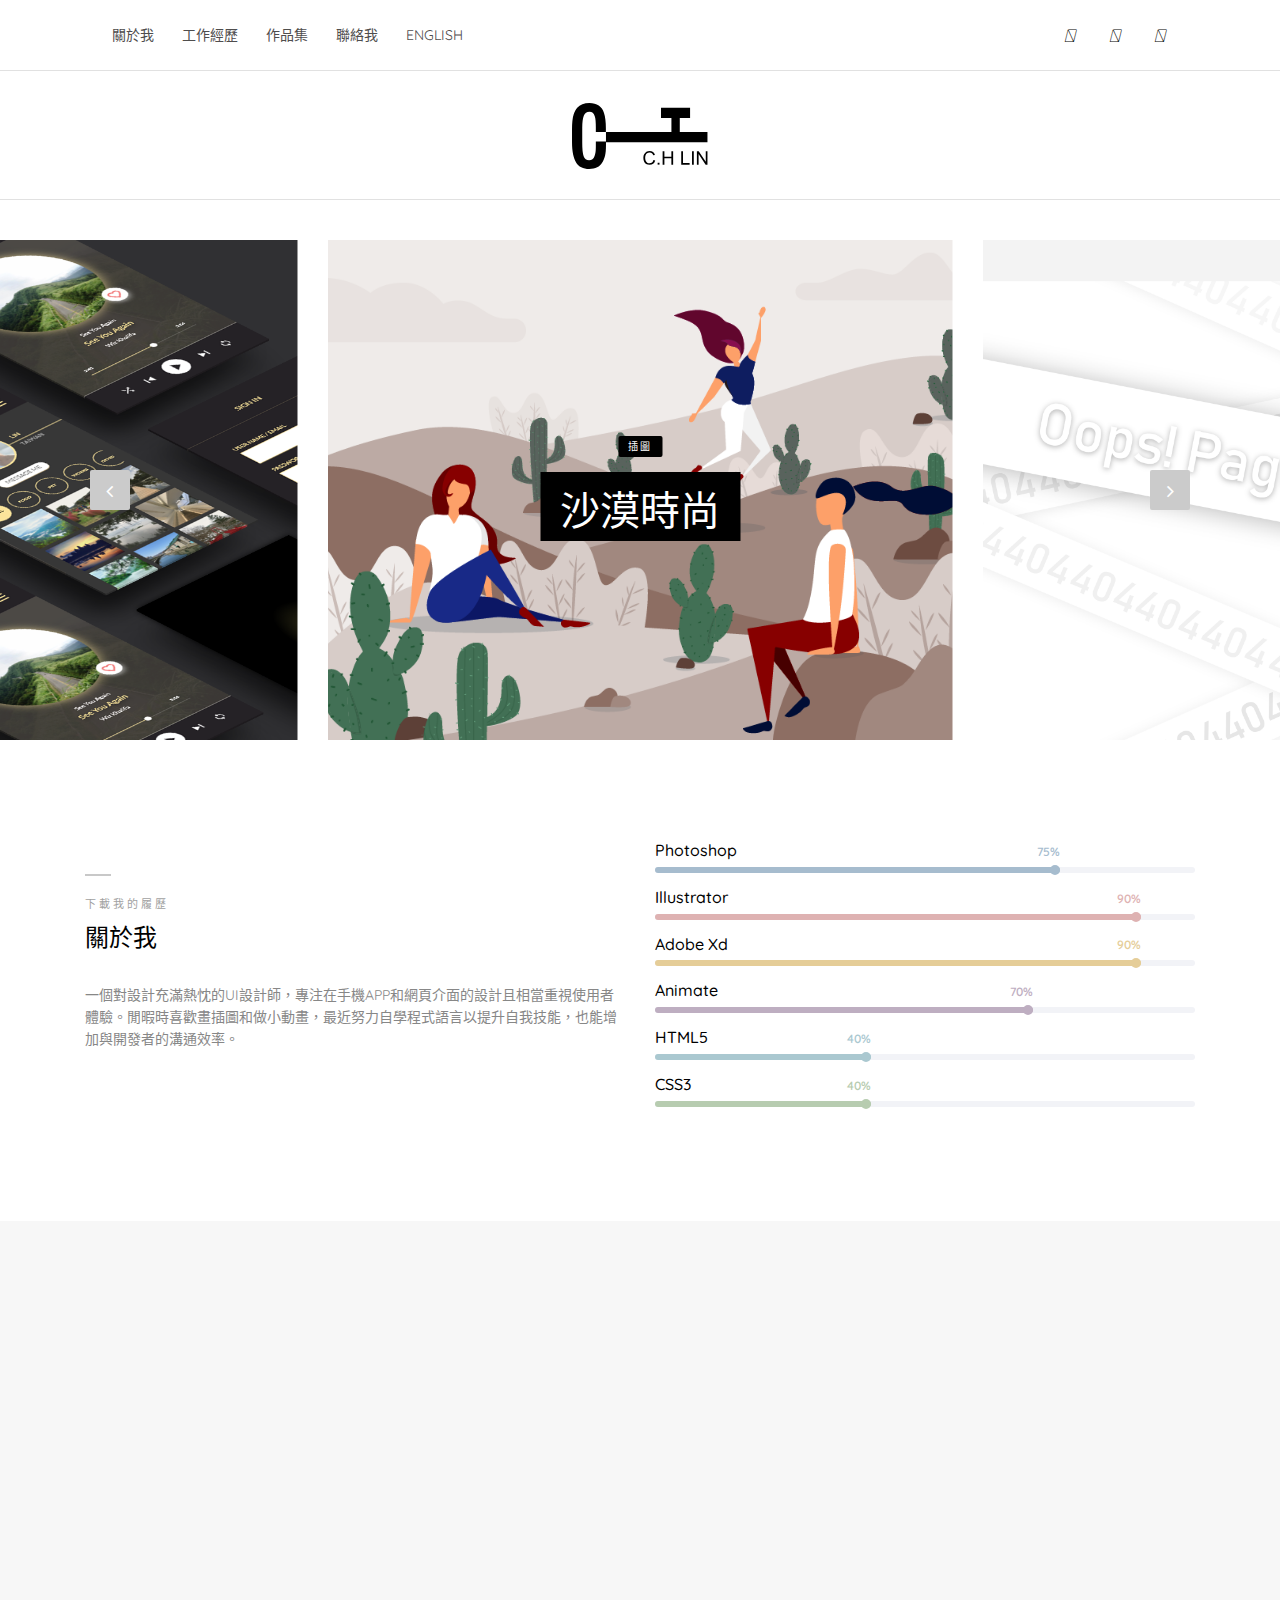
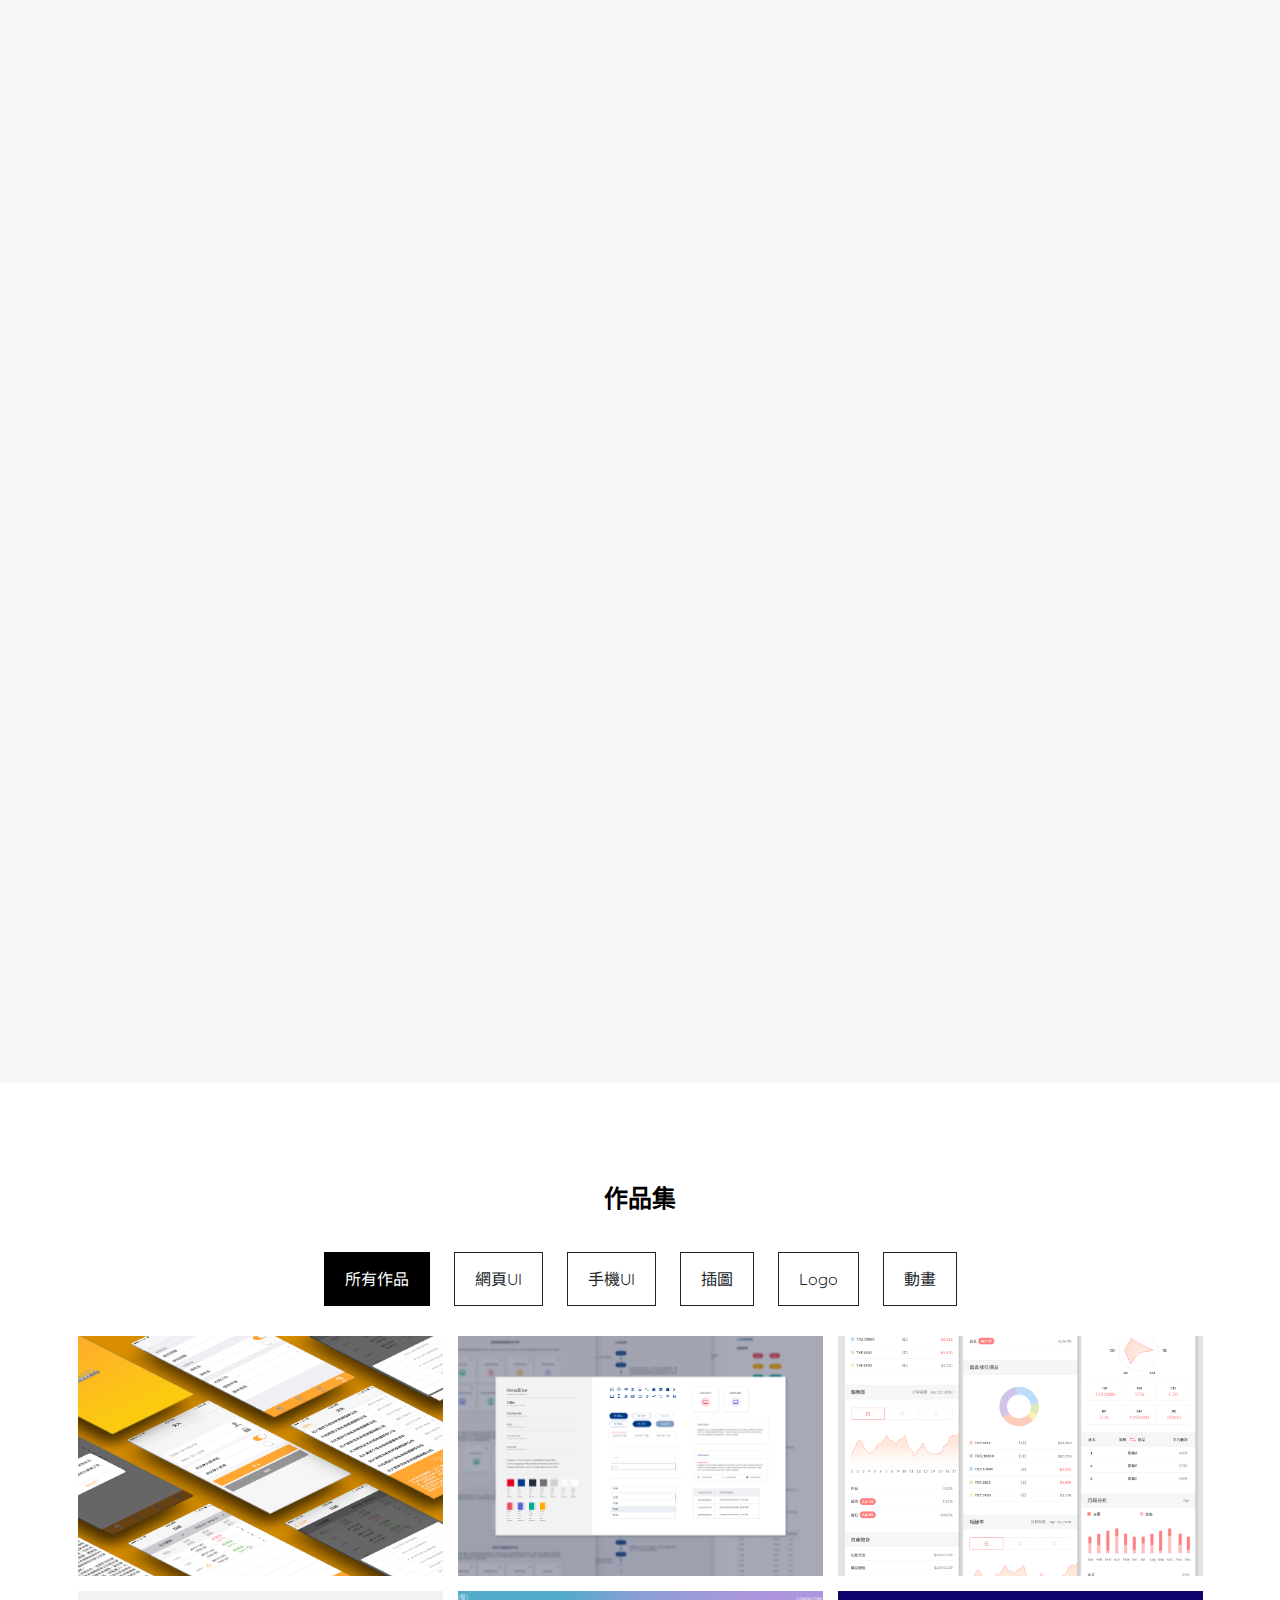
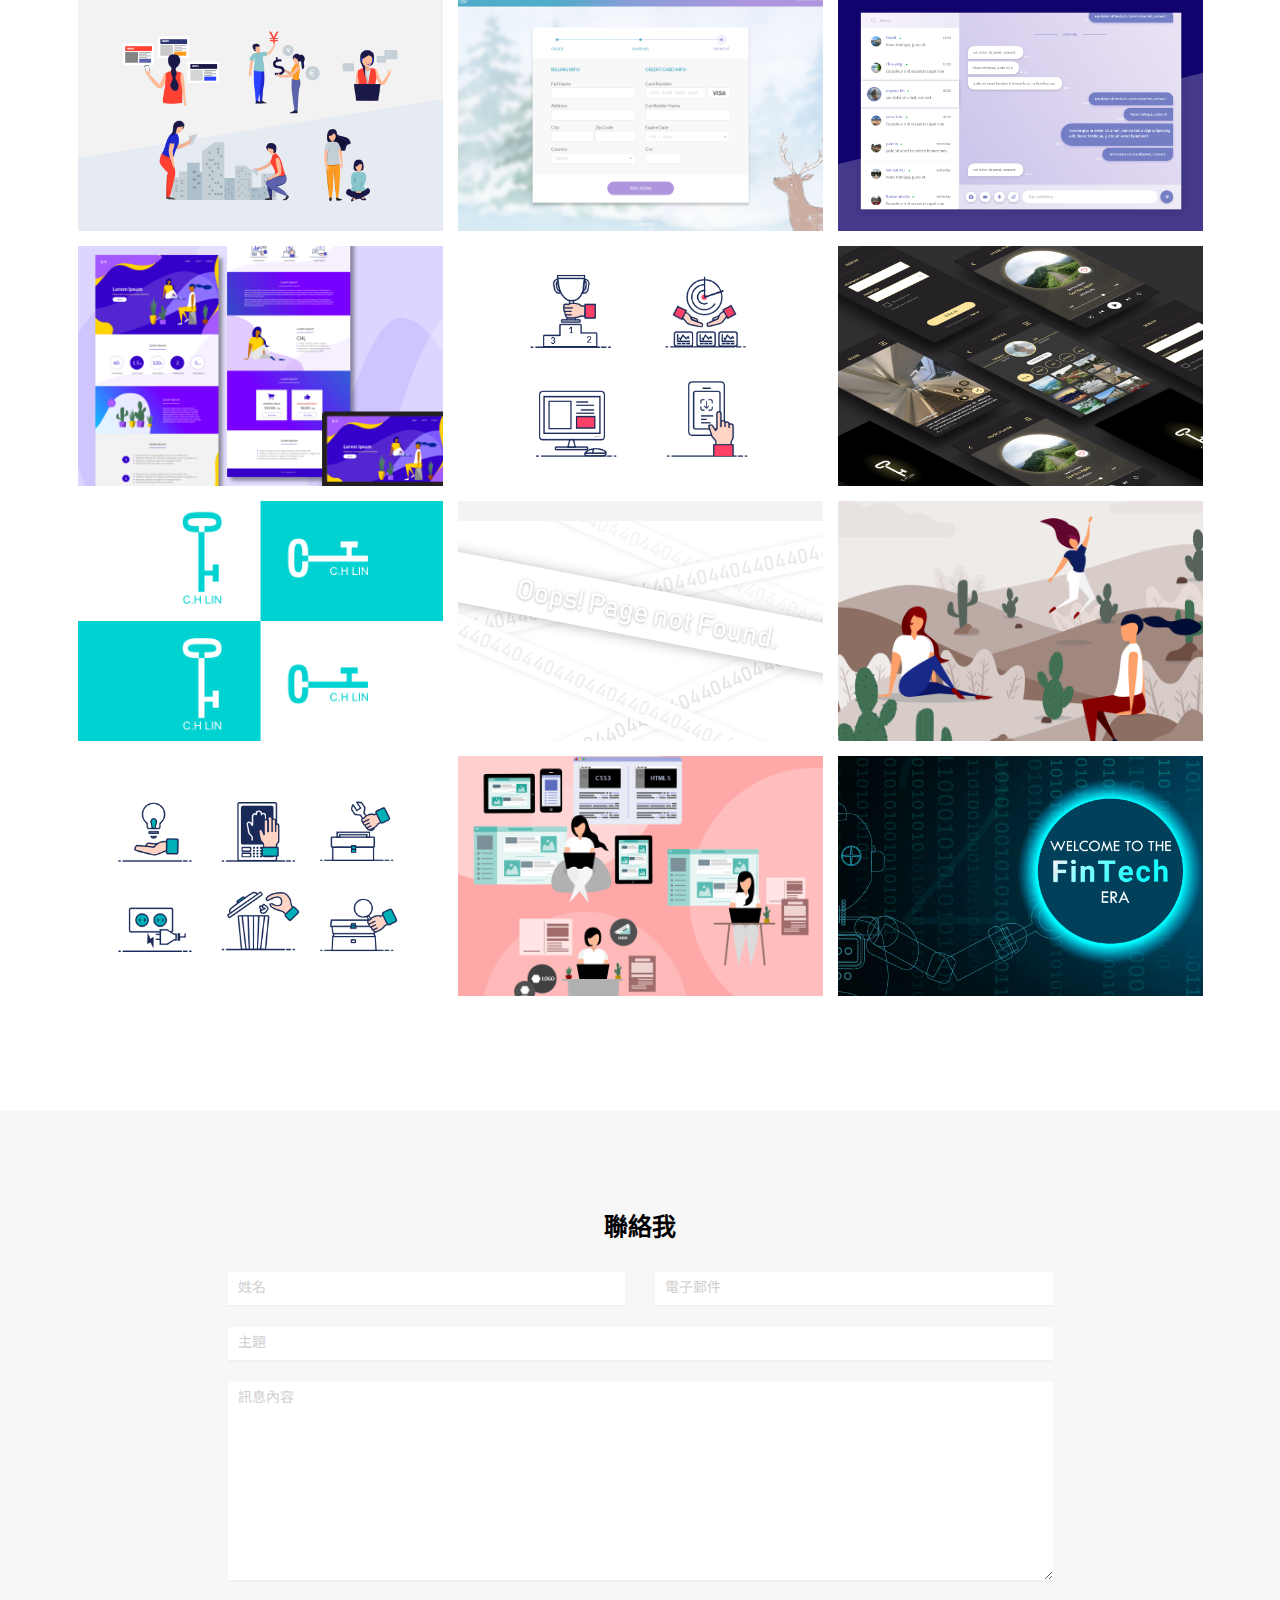
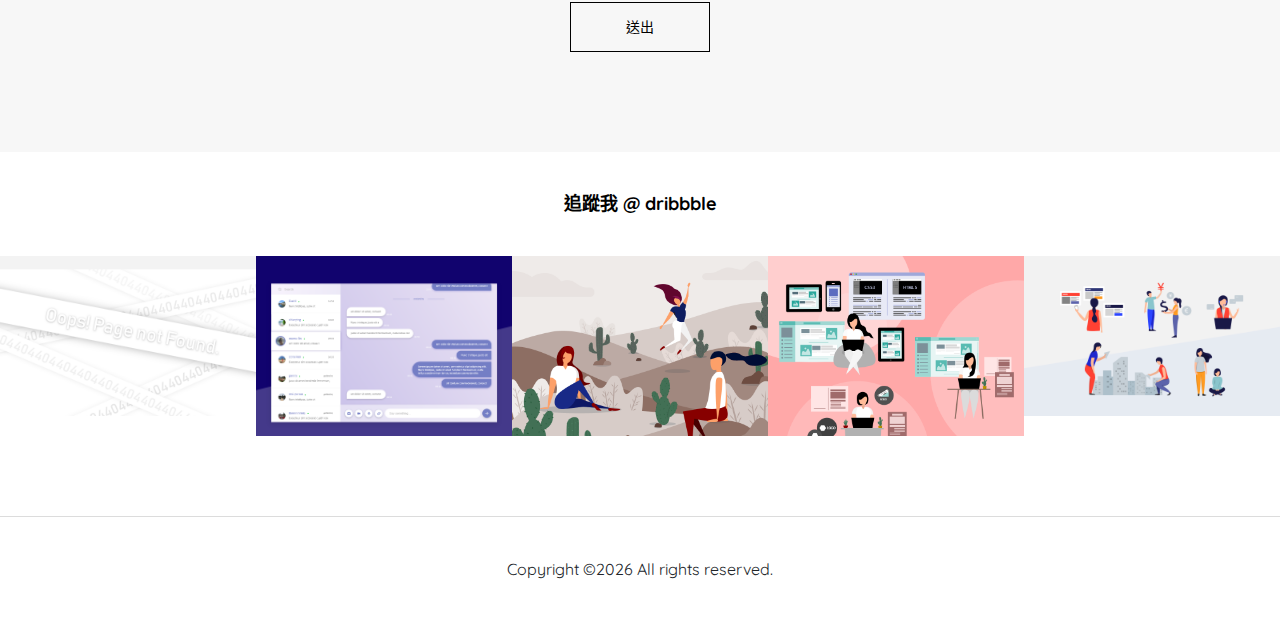
==== index_cn.html @ c33f292e "addchineseversion" ====
<!DOCTYPE html>
<html lang="zh-TW">

<head>
    <meta charset="UTF-8">
    <meta name="description" content="">
    <meta http-equiv="X-UA-Compatible" content="IE=edge">
    <meta name="viewport" content="width=device-width, initial-scale=1, shrink-to-fit=no">
    <!-- The above 4 meta tags *must* come first in the head; any other head content must come *after* these tags -->

    <!-- Title -->
    <title>CHL</title>

    <!-- Favicon -->
    <link rel="icon" href="img/core-img/favicon.ico">

    <!-- Style CSS -->
    <link rel="stylesheet" href="style.css">
<!--    <link rel="stylesheet" href="assets/css/bootstrap.min.css">-->
    <link rel="stylesheet" href="assets/css/lightbox.min.css">
    <link rel="stylesheet" href="assets/css/responsive.css">
    <link rel="stylesheet" href="https://use.fontawesome.com/releases/v5.7.1/css/all.css" integrity="sha384-fnmOCqbTlWIlj8LyTjo7mOUStjsKC4pOpQbqyi7RrhN7udi9RwhKkMHpvLbHG9Sr" crossorigin="anonymous">



</head>

<body>
    <!-- Preloader -->
    <div id="preloader">
        <div class="preload-content">
            <div id="original-load"></div>
        </div>
    </div>

    <!-- ##### Header Area Start ##### -->
    <header class="header-area">

        <!-- Nav Area -->
        <div class="original-nav-area" id="stickyNav" >
            <div class="classy-nav-container breakpoint-off">
                <div class="container">
                    <!-- Classy Menu -->
                    <nav class="classy-navbar justify-content-between">

                        <!-- Navbar Toggler -->
                        <div class="classy-navbar-toggler">
                            <span class="navbarToggler"><span></span><span></span><span></span></span>
                        </div>

                        <!-- Menu -->
                        <div class="col-12 col-sm-6 classy-menu" id="originalNav">
                            <!-- close btn -->
                            <div class="classycloseIcon">
                                <div class="cross-wrap"><span class="top"></span><span class="bottom"></span></div>
                            </div>

                            <!-- Nav Start -->
                            <div class="classynav">
                                <ul>
                                    <li><a href="#aboutme">關於我</a></li>
                                    <li><a href="#myexperiences">工作經歷</a></li>
                                    <li><a href="#works">作品集</a></li>
                                    <li><a href="#contact">聯絡我</a></li>
                                    <li><a target="_blank" href="/index.html">English</a></li>
                                </ul>
                            </div>
                            <!-- Nav End -->
                        </div>
                        <div class="col-12 col-sm-6">
                        <div class="top-social-area">
<!--
                            <a href="#" data-toggle="tooltip" data-placement="top" title="Pinterest"><i class="fa fa-pinterest" aria-hidden="true"></i></a>
                            <a href="#" data-toggle="tooltip" data-placement="top" title="Twitter"><i class="fa fa-twitter" aria-hidden="true"></i></a>
-->
                            <a target="_blank" href="https://dribbble.com/chiahueilin" data-toggle="tooltip" data-placement="bottom" title="Dribbble"><i class="fab fa-dribbble" aria-hidden="true"></i></a>
                            <a target="_blank" href="https://www.behance.net/tiffanylin1b27" data-toggle="tooltip" data-placement="bottom" title="Behance"><i class="fab fa-behance" aria-hidden="true"></i></a>
                            <a target="_blank" href="#" data-toggle="tooltip" data-placement="bottom" title="Linkedin"><i class="fab fa-linkedin" aria-hidden="true"></i></a>
                        </div>
                    </div>
                    </nav>
                </div>
            </div>
        </div>
        <div class="logo-area text-center">
            <div class="container h-100">
                <div class="row h-100 align-items-center">
                    <div class="col-12">
                        <a href="index.html" class="original-logo"><img src="img/core-img/logo_horizontal_filled%20%E2%80%93%201@2x.png" alt=""></a>
                    </div>
                </div>
            </div>
        </div>
    </header>
    <!-- ##### Header Area End ##### -->

    <!-- ##### Hero Area Start ##### -->
    <div class="hero-area">
        <!-- Hero Slides Area -->
        <div class="hero-slides owl-carousel">
            <!-- Single Slide -->
            <div class="single-hero-slide bg-img" style="background-image: url(img/bg-img/desert.png);">
                <div class="container h-100">
                    <div class="row h-100 align-items-center">
                        <div class="col-12">
                            <div class="slide-content text-center">
                                <div class="post-tag">
                                    <a href="#" data-animation="fadeInUp">插圖</a>
                                </div>
                                <h2 data-animation="fadeInUp" data-delay="250ms"><a href="#">沙漠時尚</a></h2>
                            </div>
                        </div>
                    </div>
                </div>
            </div>
        
            <!-- Single Slide -->
            <div class="single-hero-slide bg-img" style="background-image: url(img/bg-img/008_404page.png);">
                <div class="container h-100">
                    <div class="row h-100 align-items-center">
                        <div class="col-12">
                            <div class="slide-content text-center">
                                <div class="post-tag">
                                    <a href="#" data-animation="fadeInUp">UI設計</a>
                                </div>
                                <h2 data-animation="fadeInUp" data-delay="250ms"><a href="#">噢不!找不到頁面!</a></h2>
                            </div>
                        </div>
                    </div>
                </div>
            </div>
            <!-- Single Slide -->
            <div class="single-hero-slide bg-img" style="background-image: url(img/bg-img/012_Direct%20Messaging_dribbble%20%E2%80%93%201.png);">
                <div class="container h-100">
                    <div class="row h-100 align-items-center">
                        <div class="col-12">
                            <div class="slide-content text-center">
                                <div class="post-tag">
                                    <a href="#" data-animation="fadeInUp">UI設計</a>
                                </div>
                                <h2 data-animation="fadeInUp" data-delay="250ms"><a href="#">訊息我吧!</a></h2>
                            </div>
                        </div>
                    </div>
                </div>
            </div>
            <!-- Single Slide -->
            <div class="single-hero-slide bg-img" style="background-image: url(img/bg-img/Perspective%20App%20Screens%20Mock-Up_filled.png);">
                <div class="container h-100">
                    <div class="row h-100 align-items-center">
                        <div class="col-12">
                            <div class="slide-content text-center">
                                <div class="post-tag">
                                    <a href="#" data-animation="fadeInUp">APP設計</a>
                                </div>
                                <h2 data-animation="fadeInUp" data-delay="250ms"><a href="#">UI挑戰</a></h2>
                            </div>
                        </div>
                    </div>
                </div>
            </div>
        </div>
    </div>
    <!-- ##### Hero Area End ##### -->

    <!-- ##### Blog Wrapper Start ##### -->
    <div id="aboutme" class="blog-wrapper section-padding-100 clearfix">
        <div class="container">
            <div class="row align-items-end">
                <!-- Single Blog Area -->
                <div class="col-12 col-lg-6">
                    <div class="single-blog-area clearfix">
                        <!-- Blog Content -->
                        <div class="single-blog-content">
                            <div class="line"></div>
                            <a href="resume.pdf" download="resume" class="post-tag">下載我的履歷</a>
                            <h4>關於我</h4>
                            <p>一個對設計充滿熱忱的UI設計師，專注在手機APP和網頁介面的設計且相當重視使用者體驗。閒暇時喜歡畫插圖和做小動畫，最近努力自學程式語言以提升自我技能，也能增加與開發者的溝通效率。</p>
                        </div>
                    </div>
                </div>
				<div class="col-12 col-lg-6">
                  <div class="single-blog-area clearfix">
							<div class="progress-wrap">
								<h6>Photoshop</h6>
								<div class="progress">
								 	<div class="progress-bar color-1" role="progressbar" aria-valuenow="75"
								  	aria-valuemin="0" aria-valuemax="100" style="width:75%">
								    <span>75%</span>
								  	</div>
								</div>
							</div>
							<div class="progress-wrap">
								<h6>Illustrator</h6>
								<div class="progress">
								 	<div class="progress-bar color-2" role="progressbar" aria-valuenow="90"
								  	aria-valuemin="0" aria-valuemax="100" style="width:90%">
								    <span>90%</span>
								  	</div>
								</div>
							</div>
							<div class="progress-wrap">
								<h6>Adobe Xd</h6>
								<div class="progress">
								 	<div class="progress-bar color-3" role="progressbar" aria-valuenow="90"
								  	aria-valuemin="0" aria-valuemax="100" style="width:90%">
								    <span>90%</span>
								  	</div>
								</div>
							</div>
							<div class="progress-wrap">
								<h6>Animate</h6>
								<div class="progress">
								 	<div class="progress-bar color-4" role="progressbar" aria-valuenow="70"
								  	aria-valuemin="0" aria-valuemax="100" style="width:70%">
								    <span>70%</span>
								  	</div>
								</div>
							</div>
							<div class="progress-wrap">
								<h6>HTML5</h6>
								<div class="progress">
								 	<div class="progress-bar color-5" role="progressbar" aria-valuenow="30"
								  	aria-valuemin="0" aria-valuemax="100" style="width:40%">
								    <span>40%</span>
								  	</div>
								</div>
							</div>
							<div class="progress-wrap">
								<h6>CSS3</h6>
								<div class="progress">
								 	<div class="progress-bar color-6" role="progressbar" aria-valuenow="40"
								  	aria-valuemin="0" aria-valuemax="100" style="width:40%">
								    <span>40%</span>
								  	</div>
								</div>
							</div>
					</div>
				</div>
            </div>
            </div>
        </div>
    <!-- skills -->
     <section id="myexperiences" class="experience">
        <div class="container">
            <div class="row">
                <div class="col-12 col-lg-12">

                    <!-- Single Blog Area  -->
                    <div class="single-blog-area blog-style-2 mb-50 wow fadeInUp" data-wow-delay="0.2s" data-wow-duration="1000ms">
                        <div class="row align-items-center">
                            <div class="col-12 col-md-5">
                                <div class="single-blog-thumbnail">
                                    <img src="img/blog-img/experience3.png" alt="">
                                    <div class="post-date">
                                        <p>2<span>年</span></p>
                                    </div>
                                </div>
                            </div>
                            <div class="col-12 col-md-7">
                                <!-- Blog Content -->
                                <div class="single-blog-content">
                                    <div class="line"></div>
                                    <p>2017-現在</p>
                                    <h4>UI設計師</h4>
                                    <h6>官網再設計Project Leader</h6>
                                    <p>- 提出舊網站之痛點分析，重新規劃網站欲呈現之公司形象概念<br>
                                        - 定義風格、繪製sitemap、UI flow、wireframe、mockup、prototype等<br>
                                        - 繪製網站中之icon及插圖<br>
                                        - 負責所有的使用者介面及使用者體驗的決策<br>
                                        - 跨部門溝通並搜集及統整資訊<br>
                                        - 重新整理公司內部資訊並有效規劃各事業群於網站中之職責及形象露出</p>

                                    <h6>證券及股票APP</h6>
                                    <p>- 深入了解使用者的需求並參與整體功能及技術討論<br>
                                        - 定義風格並創造鮮明且令使用者體驗愉快的介面設計<br>
                                        - 用wireframes及prototype有效率地與團隊溝通<br>
                                        - 與產品經理及開發者們密切合作,於開發過程來回溝通協調開發之可行性<br>
                                        - 負責所有的使用者介面及體驗設計<br>
                                        - 超前10%的時間完成此專案<br>
                                        - 成功增加比起前一代APP逾2倍下載流量，下載量持續攀升</p>

                                    <h6>模擬交易平台 / 競賽網頁</h6>
                                    <p>- 快速進入狀況理並解專案需求，提出初步概念供團隊商討<br>
                                        - 與產品經理密切合作及討論產品策略、網站地圖及線稿等<br>
                                        - 製作prototype呈現原型供展示及測試<br>
                                        - 負責所有的使用者介面及體驗設計</p>
                                </div>
                            </div>
                        </div>
                    </div>

                    <!-- Single Blog Area  -->
                    <div class="single-blog-area blog-style-2 mb-50 wow fadeInUp" data-wow-delay="0.3s" data-wow-duration="1000ms">
                        <div class="row align-items-center">
                            <div class="col-12 col-md-5">
                                <div class="single-blog-thumbnail">
                                    <img src="img/blog-img/experience2.png" alt="">
                                    <div class="post-date">
                                        <p>2<span>年</span></p>
                                    </div>
                                </div>
                            </div>
                            <div class="col-12 col-md-7">
                                <!-- Blog Content -->
                                <div class="single-blog-content">
                                    <div class="line"></div>
                                    <p>2015-2017</p>
                                    <h4>視覺 / UI 設計師</h4>
                                    <h6>Medical Game on Ipad</h6>
                                        <p>- 認識藥品Ipad遊戲<br>
                                            - 深入瞭解客戶的需求及必須達成的任務<br>
                                            - 提出概念、產品策略及效益給客戶<br>
                                            - 創作出客戶期望的插圖</p>

                                    <h6>醫藥產品網站 / 展覽 / 學術機構活動</h6>
                                        <p>- 負責所有的使用者介面設計及決策<br>
                                        - 展覽活動的主視覺設計<br>
                                        - 設計行銷文宣及周邊商品並發包印刷</p>
                                </div>
                            </div>
                        </div>
                    </div>
                    <!-- Single Blog Area  -->
                    <div class="single-blog-area blog-style-2 mb-50 wow fadeInUp" data-wow-delay="0.5s" data-wow-duration="1000ms">
                        <div class="row align-items-center">
                            <div class="col-12 col-md-5">
                                <div class="single-blog-thumbnail">
                                    <img src="img/blog-img/experience1.png" alt="">
                                    <div class="post-date">
                                        <p>3<span>年</span></p>
                                    </div>
                                </div>
                            </div>
                            <div class="col-12 col-md-7">
                                <!-- Blog Content -->
                                <div class="single-blog-content">
                                    <div class="line"></div>
                                    <p>2013-2015</p>
                                    <h4>實習生 / 自由接案者</h4>
                                    <p>- 設計行銷文宣如廣告傳單、摺頁、海報及網頁banner<br>
                                        - 替客戶的品牌重新設計Logo</p>
                                </div>
                            </div>
                        </div>
                    </div>
                </div>

                    </div>
                </div>
    </section>
<!--            </div>-->

    <!-- ##### Blog Wrapper End ##### -->
    
    
     <!-- ====== Portfolio Section ====== -->
    <section id="works" class="section-padding-100 portfolio-area">
        <div class="container">
            <!-- Section Title -->
            <div class="row justify-content-center">
                <div class="col-lg-6">
                    <div class="text-center">
                        <h4>作品集</h4>
                    </div>
                </div>
            </div>
            <!-- //Section Title -->
            <div class="row justify-content-center">
                <!-- Work List Menu-->
                <div class="col-lg-8">
                    <div class="work-list text-center">
                        <ul>
                            <li class="filter" class="active" data-filter="all">所有作品</li>
                            <li class="filter" data-filter=".web">網頁UI</li>
                            <li class="filter" data-filter=".other">手機UI</li>
                            <li class="filter" data-filter=".graphics">插圖</li>
                            <li class="filter" data-filter=".logo">Logo</li>
                            <li class="filter" data-filter=".wp">動畫</li>
                        </ul>
                    </div>
                </div>
                <!-- // Work List Menu -->
            </div>
            <div class="row portfolio">
                <!-- Single Portfolio -->
                <div class="col-lg-4 col-md-6 mix other">
                    <div class="single-portfolio" style="background-image: url(img/blog-img/Perspective%20App%20Screens%20Mock-Up2_filled.png)">
                        <div class="portfolio-icon text-center">
                            <a data-lightbox='lightbox' href="img/blog-img/Perspective%20App%20Screens%20Mock-Up2_filled.png"><i class="far fa-eye"></i></a>
                        </div>
                        <div class="portfolio-hover">
                            <h4>金融App</h4>
                        </div>
                    </div>
                </div>
                <!-- // Single Portfolio -->
                <!-- Single Portfolio -->
                <div class="col-lg-4 col-md-6 mix web">
                    <div class="single-portfolio" style="background-image: url(img/blog-img/Style%20Guide.png)">
                        <div class="portfolio-icon text-center">
                            <a data-lightbox='lightbox' href="img/blog-img/Style%20Guide.png"><i class="far fa-eye"></i></a>
                        </div>
                        <div class="portfolio-hover">
                            <h4>設計規範</h4>
                        </div>
                    </div>
                </div>
                <!-- // Single Portfolio -->
                <!-- Single Portfolio -->
                <div class="col-lg-4 col-md-6 mix other">
                    <div class="single-portfolio" style="background-image: url(img/blog-img/charts.png)">
                        <div class="portfolio-icon text-center">
                            <a data-lightbox='lightbox' href="img/blog-img/charts.png"><i class="far fa-eye"></i></a>
                        </div>
                        <div class="portfolio-hover">
                            <h4>圖表</h4>
                        </div>
                    </div>
                </div>
                <!-- // Single Portfolio -->
                <!-- Single Portfolio -->
                <div class="col-lg-4 col-md-6 mix graphics">
                    <div class="single-portfolio" style="background-image: url(img/blog-img/human.png)">
                        <div class="portfolio-icon text-center">
                            <a data-lightbox='lightbox' href="img/blog-img/human.png"><i class="far fa-eye"></i></a>
                        </div>
                        <div class="portfolio-hover">
                            <h4>動作和行為</h4>
                        </div>
                    </div>
                </div>
                <!-- // Single Portfolio -->
                <!-- Single Portfolio -->
                <div class="col-lg-4 col-md-6 mix web">
                    <div class="single-portfolio" style="background-image: url(img/blog-img/002_checkout.png)">
                        <div class="portfolio-icon text-center">
                            <a data-lightbox='lightbox' href="img/blog-img/002_checkout.png"><i class="far fa-eye"></i></a>
                        </div>
                        <div class="portfolio-hover">
                            <h4>結帳</h4>
                        </div>
                    </div>
                </div>
                <!-- // Single Portfolio -->
                <!-- Single Portfolio -->
                <div class="col-lg-4 col-md-6 mix web">
                    <div class="single-portfolio" style="background-image: url(img/blog-img/012_Direct%20Messaging.png)">
                        <div class="portfolio-icon text-center">
                            <a data-lightbox='lightbox' href="img/blog-img/012_Direct%20Messaging.png"><i class="far fa-eye"></i></a>
                        </div>
                        <div class="portfolio-hover">
                            <h4>訊息頁面</h4>
                        </div>
                    </div>
                </div>
                <!-- // Single Portfolio -->
                <!-- Single Portfolio -->
                <div class="col-lg-4 col-md-6 mix web graphics">
                    <div class="single-portfolio" style="background-image: url(img/blog-img/onepage.png)">
                        <div class="portfolio-icon text-center">
                            <a data-lightbox='lightbox' href="img/blog-img/onepage.png"><i class="far fa-eye"></i></a>
                        </div>
                        <div class="portfolio-hover">
                            <h4>一頁式網站</h4>
                        </div>
                    </div>
                </div>
                <!-- // Single Portfolio -->
                <!-- Single Portfolio -->
                <div class="col-lg-4 col-md-6 mix graphics">
                    <div class="single-portfolio" style="background-image: url(img/blog-img/icondesign_dribbble.png)">
                        <div class="portfolio-icon text-center">
                            <a data-lightbox='lightbox' href="img/blog-img/icondesign_dribbble.png"><i class="far fa-eye"></i></a>
                        </div>
                        <div class="portfolio-hover">
                            <h4>Icon套組</h4>
                        </div>
                    </div>
                </div>
                <!-- // Single Portfolio -->
                <!-- Single Portfolio -->
                <div class="col-lg-4 col-md-6 mix other">
                    <div class="single-portfolio" style="background-image: url(img/blog-img/Perspective%20App%20Screens%20Mock-Up_filled.png)">
                        <div class="portfolio-icon text-center">
                            <a data-lightbox='lightbox' href="img/blog-img/Perspective%20App%20Screens%20Mock-Up_filled.png"><i class="far fa-eye"></i></a>
                        </div>
                        <div class="portfolio-hover">
                            <h4>手機UI挑戰</h4>
                        </div>
                    </div>
                </div>
                <!-- // Single Portfolio -->
                <!-- Single Portfolio -->
                <div class="col-lg-4 col-md-6 mix graphics logo">
                    <div class="single-portfolio" style="background-image: url(img/blog-img/logo.png)">
                        <div class="portfolio-icon text-center">
                            <a data-lightbox='lightbox' href="img/blog-img/logo.png"><i class="far fa-eye"></i></a>
                        </div>
                        <div class="portfolio-hover">
                            <h4>我的Logo</h4>
                        </div>
                    </div>
                </div>
                <!-- // Single Portfolio -->
                <!-- Single Portfolio -->
                <div class="col-lg-4 col-md-6 mix web">
                    <div class="single-portfolio" style="background-image: url(img/blog-img/008_404page.png)">
                        <div class="portfolio-icon text-center">
                            <a data-lightbox='lightbox' href="img/blog-img/008_404page.png"><i class="far fa-eye"></i></a>
                        </div>
                        <div class="portfolio-hover">
                            <h4>404頁面</h4>
                        </div>
                    </div>
                </div>
                <!-- // Single Portfolio -->
                <!-- Single Portfolio -->
                <div class="col-lg-4 col-md-6 mix graphics">
                    <div class="single-portfolio" style="background-image: url(img/blog-img/desert.png)">
                        <div class="portfolio-icon text-center">
                            <a data-lightbox='lightbox' href="img/blog-img/desert.png"><i class="far fa-eye"></i></a>
                        </div>
                        <div class="portfolio-hover">
                            <h4>沙漠時尚</h4>
                        </div>
                    </div>
                </div>
                <!-- // Single Portfolio -->
                <!-- Single Portfolio -->
                <div class="col-lg-4 col-md-6 mix icon graphics">
                    <div class="single-portfolio" style="background-image: url(img/blog-img/icondesign2_dribbble.png)">
                        <div class="portfolio-icon text-center">
                            <a data-lightbox='lightbox' href="img/blog-img/icondesign2_dribbble.png"><i class="far fa-eye"></i></a>
                        </div>
                        <div class="portfolio-hover">
                            <h4>Icon套件2</h4>
                        </div>
                    </div>
                </div>
                <!-- // Single Portfolio -->
                <!-- Single Portfolio -->
                <div class="col-lg-4 col-md-6 mix graphics">
                    <div class="single-portfolio" style="background-image: url(img/blog-img/human-2.png)">
                        <div class="portfolio-icon text-center">
                            <a data-lightbox='lightbox' href="img/blog-img/human-2.png"><i class="far fa-eye"></i></a>
                        </div>
                        <div class="portfolio-hover">
                            <h4>工作中的女孩</h4>
                        </div>
                    </div>
                </div>
                <!-- // Single Portfolio -->
                <!-- Single Portfolio -->
                <div class="col-lg-4 col-md-6 mix wp graphics">
                    <div class="single-portfolio" style="background-image: url(img/blog-img/robotbanner_1200x808_s.gif)">
                        <div class="portfolio-icon text-center">
                            <a data-lightbox='lightbox' href="img/blog-img/robotbanner_1200x808_s.gif"><i class="far fa-eye"></i></a>
                        </div>
                        <div class="portfolio-hover">
                            <h4>FinTech時代</h4>
                        </div>
                    </div>
                </div>
                <!-- // Single Portfolio -->
            </div>
        </div>
    </section>
    <!-- ====== // Portfolio Section ====== -->
    
        <!-- ##### Contact Area Start ##### -->
    <section id="contact" class="contact-area section-padding-100">
        <div class="container">
            <div class="row justify-content-center">
                <!-- Contact Form Area -->
                <div class="col-12 col-md-10 col-lg-9">
                    <div class="contact-form">
                    <div class="text-center">
                        <h4>聯絡我</h4>
                    </div>
                        <!-- Contact Form -->
                        <form action="https://formspree.io/coffeeanne26@gmail.com" method="POST">
                            <div class="row">
                                <div class="col-12 col-md-6">
                                    <div class="group">
                                        <input type="text" name="name" id="name" required>
                                        <span class="highlight"></span>
                                        <span class="bar"></span>
                                        <label>姓名</label>
                                    </div>
                                </div>
                                <div class="col-12 col-md-6">
                                    <div class="group">
                                        <input type="email" name="email" id="email" required>
                                        <span class="highlight"></span>
                                        <span class="bar"></span>
                                        <label>電子郵件</label>
                                    </div>
                                </div>
                                <div class="col-12">
                                    <div class="group">
                                        <input type="text" name="subject" id="subject" required>
                                        <span class="highlight"></span>
                                        <span class="bar"></span>
                                        <label>主題</label>
                                    </div>
                                </div>
                                <div class="col-12">
                                    <div class="group">
                                        <textarea name="message" id="message" required></textarea>
                                        <span class="highlight"></span>
                                        <span class="bar"></span>
                                        <label>訊息內容</label>
                                    </div>
                                </div>
                                <div class="col-12">
                                    <div class="btn-center">
                                    <button type="submit" class="btn original-btn">送出</button>
                                    </div>
                                </div>
                            </div>
                        </form>
<!--
                        <form action="https://formspree.io/your@email.com" method="POST">
                          <input type="text" name="name">
                          <input type="email" name="_replyto">
                          <input type="submit" value="Send">
                        </form>
-->
                    </div>
                </div>

            </div>
        </div>
    </section>
    
    
    

    <!-- ##### Dribbble Feed Area Start ##### -->
    <div class="instagram-feed-area">
        <div class="container">
            <div class="row">
                <div class="col-12">
                    <div class="insta-title">
                        <h5>追蹤我 @ dribbble</h5>
                    </div>
                </div>
            </div>
        </div>
        <!-- Dribbble Slides -->
        <div class="instagram-slides owl-carousel">
            <!-- Single Dribbble Feed -->
            <div class="single-insta-feed">
                <img src="img/blog-img/002_checkout.png" alt="">
                <!-- Hover Effects -->
                <div class="hover-effects">
                    <a target="_blank" href="https://dribbble.com/chiahueilin" class="d-flex align-items-center justify-content-center"><i class="fab fa-dribbble"></i></a>
                </div>
            </div>
            <!-- Single Dribbble Feed -->
            <div class="single-insta-feed">
                <img src="img/blog-img/008_404page.png" alt="">
                <!-- Hover Effects -->
                <div class="hover-effects">
                    <a target="_blank" href="https://dribbble.com/chiahueilin" class="d-flex align-items-center justify-content-center"><i class="fab fa-dribbble"></i></a>
                </div>
            </div>
            <!-- Single Dribbble Feed -->
            <div class="single-insta-feed">
                <img src="img/blog-img/012_Direct%20Messaging_dribbble.png" alt="">
                <!-- Hover Effects -->
                <div class="hover-effects">
                    <a target="_blank" href="https://dribbble.com/chiahueilin" class="d-flex align-items-center justify-content-center"><i class="fab fa-dribbble"></i></a>
                </div>
            </div>
            <!-- Single Dribbble Feed -->
            <div class="single-insta-feed">
                <img src="img/blog-img/desert.png" alt="">
                <!-- Hover Effects -->
                <div class="hover-effects">
                    <a target="_blank" href="https://dribbble.com/chiahueilin" class="d-flex align-items-center justify-content-center"><i class="fab fa-dribbble"></i></a>
                </div>
            </div>
            <!-- Single Dribbble Feed -->
            <div class="single-insta-feed">
                <img src="img/blog-img/human-2.png" alt="">
                <!-- Hover Effects -->
                <div class="hover-effects">
                    <a target="_blank" href="https://dribbble.com/chiahueilin" class="d-flex align-items-center justify-content-center"><i class="fab fa-dribbble"></i></a>
                </div>
            </div>
            <!-- Single Dribbble Feed -->
            <div class="single-insta-feed">
                <img src="img/blog-img/human.png" alt="">
                <!-- Hover Effects -->
                <div class="hover-effects">
                    <a target="_blank" href="https://dribbble.com/chiahueilin" class="d-flex align-items-center justify-content-center"><i class="fab fa-dribbble"></i></a>
                </div>
            </div>
            <!-- Single Dribbble Feed -->
            <div class="single-insta-feed">
                <img src="img/blog-img/robotbanner_1200x808_s.gif" alt="">
                <!-- Hover Effects -->
                <div class="hover-effects">
                    <a target="_blank" href="https://dribbble.com/chiahueilin" class="d-flex align-items-center justify-content-center"><i class="fab fa-dribbble"></i></a>
                </div>
            </div>
            <!-- Single Dribbble Feed -->
            <div class="single-insta-feed">
                <img src="img/blog-img/humanillustration%20(2).png" alt="">
                <!-- Hover Effects -->
                <div class="hover-effects">
                    <a target="_blank" href="https://dribbble.com/chiahueilin" class="d-flex align-items-center justify-content-center"><i class="fab fa-dribbble"></i></a>
                </div>
            </div>
            <!-- Single Dribbble Feed -->
            <div class="single-insta-feed">
                <img src="img/blog-img/onepage.png" alt="">
                <!-- Hover Effects -->
                <div class="hover-effects">
                    <a target="_blank" href="https://dribbble.com/chiahueilin" class="d-flex align-items-center justify-content-center"><i class="fab fa-dribbble"></i></a>
                </div>
            </div>
            <!-- Single Dribbble Feed -->
            <div class="single-insta-feed">
                <img src="img/blog-img/icondesign2_dribbble.png" alt="">
                <!-- Hover Effects -->
                <div class="hover-effects">
                    <a target="_blank" href="https://dribbble.com/chiahueilin" class="d-flex align-items-center justify-content-center"><i class="fab fa-dribbble"></i></a>
                </div>
            </div>
        </div>
    </div>
    <!-- ##### Dribbble Feed Area End ##### -->

    <!-- ##### Footer Area Start ##### -->
    <footer class="footer-area text-center">

   <!-- Link back to Colorlib can't be removed. Template is licensed under CC BY 3.0. -->
        <div class="copyright">Copyright &copy;<script>document.write(new Date().getFullYear());</script> All rights reserved.</div>
<!-- Link back to Colorlib can't be removed. Template is licensed under CC BY 3.0. -->

    </footer>
   <!-- ##### Footer Area End ##### -->

    <!-- Ionicons --!>
    
    <!-- jQuery (Necessary for All JavaScript Plugins) -->
    <script src="js/jquery/jquery-2.2.4.min.js"></script>
    <script src="js/popper.min.js"></script>
    <script src="js/bootstrap.min.js"></script>
    <script src="js/plugins.js"></script>
    <script src="js/active.js"></script>
    <script src="assets/js/lightbox.min.js"></script>
    <script src="assets/js/owl.carousel.min.js"></script>
    <script src="assets/js/jquery.mixitup.js"></script>
    <script src="assets/js/wow.min.js"></script>
    <script src="assets/js/main.js"></script>
    
    

    
</body>

</html>
---- style.css ----
/* [ -- Master Stylesheet -- ]
/* :: Import Fonts */


@import url("https://fonts.googleapis.com/css?family=Noto+Sans+TC:400,700|Quicksand:400,700&amp;subset=chinese-traditional");
@import url(css/bootstrap.min.css);
@import url(css/classy-nav.css);
@import url(css/animate.css);
@import url(css/owl.carousel.css);
@import url(css/font-awesome.min.css);
@font-face {
  font-family: 'helveticaneuebold';
  src: url("fonts/helvetica_neu_bold-webfont.woff2") format("woff2"), url("fonts/helvetica_neu_bold-webfont.woff") format("woff");
  font-weight: normal;
  font-style: normal; }
@font-face {
  font-family: 'helveticaneuemedium';
  src: url("fonts/helveticaneue_medium-webfont.woff2") format("woff2"), url("fonts/helveticaneue_medium-webfont.woff") format("woff");
  font-weight: normal;
  font-style: normal; }
/* :: Import All CSS */
/* :: Base CSS */
* {
  margin: 0;
  padding: 0; }

body {
  font-family: 'Quicksand', 'Noto Sans TC', 'Microsoft JhengHei', '微軟正黑體', Arial, sans-serif, helveticaneuemedium;
  font-weight: 400;
  background-color: #ffffff; }

h1,
h2,
h3,
h4,
h5 {
  color: #000000;
  font-weight: 700;
  line-height: 1.3;
  font-family: "Quicksand", "Microsoft JhengHei"; }

h6 {
  color: #000000;
  line-height: 1.3;
  font-family: "Quicksand", "Microsoft JhengHei"; }


p {
  color: #878787;
  font-size: 14px;
  line-height: 1.4;
  font-family: "Quicksand", "Microsoft JhengHei"; }

a {
  -webkit-transition-duration: 500ms;
  transition-duration: 500ms;
  text-decoration: none;
  outline: none;
  font-size: 14px;
  font-family: "Quicksand", "Microsoft JhengHei";
  color: #4f4d4d; }
  a:hover, a:focus {
    font-family: "Quicksand", "Microsoft JhengHei";
    -webkit-transition-duration: 500ms;
    transition-duration: 500ms;
    text-decoration: none;
    outline: none;
    font-size: 14px;
    }

#preloader {
  display: -webkit-box;
  display: -ms-flexbox;
  display: flex;
  -webkit-box-align: center;
  -ms-flex-align: center;
  -ms-grid-row-align: center;
  align-items: center;
  -webkit-box-pack: center;
  -ms-flex-pack: center;
  justify-content: center;
  background-color: #0d0d0d;
  position: fixed;
  width: 100%;
  height: 100%;
  z-index: 1000000; }

#original-load {
  width: 70px;
  height: 70px;
  border-radius: 50%;
  border: 3px;
  border-style: solid;
  border-color: transparent;
  border-top-color: #f1f1f1;
  -webkit-animation: original 2400ms linear infinite;
  animation: original 2400ms linear infinite;
  z-index: 999; }
  #original-load:before {
    content: "";
    position: absolute;
    top: 7.5px;
    left: 7.5px;
    right: 7.5px;
    bottom: 7.5px;
    border-radius: 50%;
    border: 3px;
    border-style: solid;
    border-color: transparent;
    border-top-color: #f1f1f1;
    -webkit-animation: original 2700ms linear infinite;
    animation: original 2700ms linear infinite; }
  #original-load:after {
    content: "";
    position: absolute;
    top: 20px;
    left: 20px;
    right: 20px;
    bottom: 20px;
    border-radius: 50%;
    border: 3px;
    border-style: solid;
    border-color: transparent;
    border-top-color: #f1f1f1;
    -webkit-animation: original 1800ms linear infinite;
    animation: original 1800ms linear infinite; }

@-webkit-keyframes original {
  0% {
    -webkit-transform: rotate(0deg);
    transform: rotate(0deg); }
  100% {
    -webkit-transform: rotate(360deg);
    transform: rotate(360deg); } }
@keyframes original {
  0% {
    -webkit-transform: rotate(0deg);
    transform: rotate(0deg); }
  100% {
    -webkit-transform: rotate(360deg);
    transform: rotate(360deg); } }
ul,
ol {
  margin: 0; }
  ul li,
  ol li {
    list-style: none; }

img {
  height: auto;
  max-width: 100%; }

.mt-15 {
  margin-top: 15px; }

.mt-30 {
  margin-top: 30px; }

.mt-50 {
  margin-top: 50px; }

.mt-70 {
  margin-top: 70px; }

.mt-100 {
  margin-top: 100px; }

.mb-15 {
  margin-bottom: 15px; }

.mb-30 {
  margin-bottom: 30px; }

.mb-50 {
  margin-bottom: 50px; }

.ml-15 {
  margin-left: 15px; }

.ml-30 {
  margin-left: 30px; }

.mr-15 {
  margin-right: 15px; }

.mr-30 {
  margin-right: 30px; }

.mb-70 {
  margin-bottom: 70px; }

.mb-100 {
  margin-bottom: 100px; }

.bg-img {
  background-position: center center;
  background-size: cover;
  background-repeat: no-repeat; }

.bg-transparent {
  background-color: transparent; }

.font-bold {
  font-weight: 700; }

.font-light {
  font-weight: 400; }

.height-400 {
  height: 400px !important; }

.height-500 {
  height: 500px !important; }

.height-600 {
  height: 600px !important; }

.height-700 {
  height: 700px !important; }

.height-800 {
  height: 800px !important; }

.section-padding-100 {
  padding: 100px 0; }

.section-padding-50 {
  padding: 50px 0; }

.section-padding-50-0 {
  padding: 50px 0 0 0; }

.section-padding-100-70 {
  padding: 100px 0 70px; }

.section-padding-100-50 {
  padding: 100px 0 50px; }

.section-padding-100-0 {
  padding: 100px 0 0; }

.section-padding-0-100 {
  padding: 0 0 100px; }

.section-padding-100-20 {
  padding: 100px 0 20px 0; }

#scrollUp {
  bottom: 60px;
  right: 60px;
  font-size: 13px;
  text-align: center;
  color: #878787;
  letter-spacing: 2px;
  border-bottom: 2px solid #878787;
  -webkit-transition-duration: 500ms;
  transition-duration: 500ms;
  text-transform: uppercase;
  padding: 5px 10px;
  line-height: 1; }
  #scrollUp:hover {
    color: #000000;
    border-color: #000000; }
  @media only screen and (min-width: 768px) and (max-width: 991px) {
    #scrollUp {
      bottom: 30px;
      right: 30px; } }
  @media only screen and (max-width: 767px) {
    #scrollUp {
      bottom: 30px;
      right: 30px; } }

.bg-gray {
  background-color: #f1f1f1; }

.background-overlay {
  position: relative;
  z-index: 2; }
  .background-overlay:after {
    position: absolute;
    z-index: -1;
    top: 0;
    left: 0;
    width: 100%;
    height: 100%;
    content: '';
    background-color: rgba(0, 0, 0, 0.6); }

.original-btn {
  position: relative;
  z-index: 1;
  padding: 0 20px;
  min-width: 140px;
  height: 50px;
  border: 1px solid;
  border-color: #000000;
  font-size: 14px;
  border-radius: 0;
  font-family: 'Quicksand',"Open Sans", sans-serif, "Microsoft JhengHei";
  color: #000000; }
  .original-btn:hover, .original-btn:focus {
    font-family: 'Quicksand', "Open Sans", sans-serif, "Microsoft JhengHei";
    color: #ffffff;
    border-color: #000000;
    background-color: #000000; }


/* :: Header Area CSS */
.header-area {
  position: relative;
  width: 100%;
  z-index: 100;
  -webkit-transition-duration: 500ms;
  transition-duration: 500ms; }

    .header-area .original-nav-area .top-social-area {
      text-align: right; }
      @media only screen and (max-width: 767px) {
        .header-area .original-nav-area .top-social-area {
          text-align: right; } }
      .header-area .original-nav-area .top-social-area a {
        display: inline-block;
        padding: 5px 15px;
        color: #000000;
        font-size: 18px; }
        .header-area .original-nav-area .top-social-area a:hover, .header-area .top-header .top-social-area a:focus {
          color: #000000; }
        @media only screen and (min-width: 768px) and (max-width: 991px) {
          .header-area .original-nav-area .top-social-area a {
            padding: 5px 10px; } }
        @media only screen and (max-width: 767px) {
          .header-area .original-nav-area .top-social-area a {
            padding: 5px 10px; } }
        @media only screen and (min-width: 576px) and (max-width: 767px) {
          .header-area .original-nav-area .top-social-area a {
            padding: 5px 10px; } }
  .header-area .logo-area {
    height: 130px;
    border-top: 1px solid #e1e1e1;
    border-bottom: 1px solid #e1e1e1;
    margin-bottom: 40px;
    position: relative;
    z-index: -1; }
    @media only screen and (max-width: 767px) {
      .header-area .logo-area {
        height: 100px; } }

.header-area .original-nav-area {
    height: 70px;}
    @media only screen and (max-width: 767px) {
      .header-area .original-nav-area {
        height: 70px; } }
.header-area .original-nav-area .classynav {
    text-align: center;}

    .header-area .original-nav-area .classynav ul li a {
      text-transform: uppercase;
      color: #4f4d4d; }
      .header-area .original-nav-area .classynav ul li a:focus, .header-area .original-nav-area .classynav ul li a:hover {
        color: #000000; }
    .header-area .original-nav-area .classy-nav-container {
      background-color: transparent;}
    .header-area .original-nav-area .classy-navbar {
      height: 70px;
      padding: 0; }
      @media only screen and (max-width: 767px) {
        .header-area .original-nav-area .classy-navbar {
          height: 70px; } }
  .header-area .is-sticky .original-nav-area {
    background-color: #ffffff;
    margin-top: 0;
    box-shadow: 0 5px 15px rgba(0, 0, 0, 0.15);
    position: fixed;
    width: 100%;
    height: 70px;
    top: 0;
    left: 0;
    right: 0;
    z-index: 900; }
    .header-area .is-sticky .original-nav-area .classy-navbar {
      height: 70px; }

.slide-content h2 {
    font-weight: 400;
}


.modal-backdrop.show {
  opacity: .8 !important; }


/* :: Hero Slides Area CSS */
.hero-slides {
  position: relative;
  z-index: 1; }
  .hero-slides .single-hero-slide {
    position: relative;
    z-index: 1;
    height: 500px; }
    @media only screen and (min-width: 992px) and (max-width: 1199px) {
      .hero-slides .single-hero-slide {
        height: 500px; } }
    @media only screen and (min-width: 768px) and (max-width: 991px) {
      .hero-slides .single-hero-slide {
        height: 450px; } }
    @media only screen and (max-width: 767px) {
      .hero-slides .single-hero-slide {
        height: 250px; } }
    .hero-slides .single-hero-slide .slide-content {
      display: none; }
      .hero-slides .single-hero-slide .slide-content .post-tag {
        margin-bottom: 15px;
        display: block; }
        .hero-slides .single-hero-slide .slide-content .post-tag a {
          display: inline-block;
          padding: 3px 10px;
          background-color: #000000;
          border-radius: 2px;
          text-transform: uppercase;
          letter-spacing: 2px;
          font-size: 10px;
          color: #ffffff; }
      .hero-slides .single-hero-slide .slide-content h2 a {
        font-size: 40px;
        display: inline-block;
        padding: 12px 20px 5px;
        background-color: #000000;
        border-radius: 0;
        text-transform: uppercase;
        color: #ffffff;
        margin-bottom: 0; }
        @media only screen and (min-width: 992px) and (max-width: 1199px) {
          .hero-slides .single-hero-slide .slide-content h2 a {
            font-size: 30px; } }
        @media only screen and (min-width: 768px) and (max-width: 991px) {
          .hero-slides .single-hero-slide .slide-content h2 a {
            font-size: 24px; } }
        @media only screen and (max-width: 767px) {
          .hero-slides .single-hero-slide .slide-content h2 a {
            font-size: 12px;
            padding: 12px 10px 5px; } }
  .hero-slides .center .single-hero-slide .slide-content {
    display: block; }
  .hero-slides .owl-nav .owl-prev,
  .hero-slides .owl-nav .owl-next {
    background-color: #cbcbcb;
    top: 50%;
    margin-top: -20px;
    width: 40px;
    height: 40px;
    left: 7%;
    position: absolute;
    z-index: 20;
    text-align: center;
    font-size: 20px;
    color: #ffffff;
    line-height: 42px;
    border-radius: 2px;
    -webkit-transition-duration: 500ms;
    transition-duration: 500ms; }
    .hero-slides .owl-nav .owl-prev:hover, .hero-slides .owl-nav .owl-prev:focus,
    .hero-slides .owl-nav .owl-next:hover,
    .hero-slides .owl-nav .owl-next:focus {
      background-color: #0d0d0d;
      color: #ffffff; }
  .hero-slides .owl-nav .owl-next {
    left: auto;
    right: 7%; }

/* Color Slide */

.progress-wrap h6 {
  font-size: 16px;
  font-family: "Quicksand", Arial, sans-serif, "Microsoft JhengHei";
  margin-bottom: 6px; }

.progress {
  height: 6px;
  -webkit-box-shadow: none;
  box-shadow: none;
  background: #f2f3f7;
  overflow: visible;
  margin-bottom: 14px;}

.progress-bar {
  background: #2c98f0;
  -webkit-box-shadow: none;
  box-shadow: none;
  font-size: 12px;
  line-height: 1.2;
  color: #000;
  font-weight: 600;
  text-align: right;
  position: relative;
  overflow: visible;
  -webkit-border-radius: 8px;
  -moz-border-radius: 8px;
  -ms-border-radius: 8px;
  border-radius: 8px; }
  .progress-bar:after {
    position: absolute;
    top: -2px;
    right: 0;
    width: 10px;
    height: 10px;
    content: '';
    background: #2c98f0;
    -webkit-border-radius: 50%;
    -moz-border-radius: 50%;
    -ms-border-radius: 50%;
    border-radius: 50%; }
  .progress-bar span {
    position: absolute;
    top: -22px;
    right: 0; }
  .progress-bar.color-1 {
    background: #a6bcce; }
    .progress-bar.color-1:after {
      background: #a6bcce; }
    .progress-bar.color-1 span {
      color: #a6bcce; }
  .progress-bar.color-2 {
    background: #deb2b2; }
    .progress-bar.color-2:after {
      background: #deb2b2; }
    .progress-bar.color-2 span {
      color: #deb2b2; }
  .progress-bar.color-3 {
    background: #e5cd98; }
    .progress-bar.color-3:after {
      background: #e5cd98; }
    .progress-bar.color-3 span {
      color: #e5cd98; }
  .progress-bar.color-4 {
    background: #beaec1; }
    .progress-bar.color-4:after {
      background: #beaec1; }
    .progress-bar.color-4 span {
      color: #beaec1; }
  .progress-bar.color-5 {
    background: #aac8d0; }
    .progress-bar.color-5:after {
      background: #aac8d0; }
    .progress-bar.color-5 span {
      color: #aac8d0; }
  .progress-bar.color-6 {
    background: #b7ccb0; }
    .progress-bar.color-6:after {
      background: #b7ccb0; }
    .progress-bar.color-6 span {
      color: #b7ccb0; }

.js .animate-box {
  opacity: 0; }


/* Blog Content Area CSS */

.experience {
    background-color: #f7f7f7;
    padding: 80px 0 30px 0;
}
.single-blog-area {
  position: relative;
  z-index: 1; }
  .single-blog-area .single-blog-thumbnail {
    position: relative;
    text-align: center;
    z-index: 1; }
    .single-blog-area .single-blog-thumbnail img {
      width: 80%; }
    .single-blog-area .single-blog-thumbnail .post-date {
      position: absolute;
      z-index: 10;
      left: 15px;
      top: 15px;
      background-color: rgb(0, 0, 0);
      padding: 16px 16px 0px 16px;
      text-align: center; }
      .single-blog-area .single-blog-thumbnail .post-date p {
        font-size: 24px;
        color: #ffffff;
        line-height: 1;
        font-family: "helveticaneuemedium", "Microsoft JhengHei"; }
        .single-blog-area .single-blog-thumbnail .post-date p span {
          display: block;
          font-family: "Quicksand", sans-serif, "Microsoft JhengHei";
          font-size: 11px;
          color: #ffffff; }
  .single-blog-area .single-blog-content .line {
    background-color: #c8c8c8;
    width: 26px;
    height: 2px;
    margin-bottom: 20px; }
  .single-blog-area .single-blog-content .post-tag {
    color: #a1a1a1;
    font-size: 11px;
    text-transform: uppercase;
    letter-spacing: 3px;
    margin-bottom: 10px;
    display: block; }
    .single-blog-area .single-blog-content .post-tag:hover, .single-blog-area .single-blog-content .post-tag:focus {
      color: #000000; }
  .single-blog-area .single-blog-content h4 {
    display: inline-block;
    color: #000000;
    font-size: 24px;
    font-weight: 400;
    margin-bottom: 30px; }
    .single-blog-area .single-blog-content h4 a:hover, .single-blog-area .single-blog-content h4 a:focus {
      color: #000000; }
    @media only screen and (min-width: 992px) and (max-width: 1199px) {
      .single-blog-area .single-blog-content h4 a {
        margin-bottom: 20px; } }
  .single-blog-area .single-blog-content > p {
    line-height: 1.6;
    margin-bottom: 70px; }
    @media only screen and (min-width: 992px) and (max-width: 1199px) {
      .single-blog-area .single-blog-content > p {
        margin-bottom: 30px; } }
  .single-blog-area .single-blog-content .post-meta p {
    font-size: 9px;
    text-transform: uppercase;
    margin-bottom: 0;
    letter-spacing: 3px;
    display: inline-block; }
    .single-blog-area .single-blog-content .post-meta p:first-of-type {
      margin-right: 30px; }
    .single-blog-area .single-blog-content .post-meta p a {
      font-size: 9px;
      text-transform: uppercase;
      color: #000000;
      letter-spacing: 3px; }
  .single-blog-area.blog-style-2 .single-blog-content > p {
    margin-bottom: 10px; }

.single-catagory-area {
  position: relative;
  z-index: 1; }
  .single-catagory-area .catagory-title {
    background-color: #000000;
    top: 50%;
    left: 50%;
    width: 226px;
    height: 156px;
    position: absolute;
    z-index: 10;
    -webkit-transform: translate(-50%, -50%);
    transform: translate(-50%, -50%);
    display: -webkit-box;
    display: -ms-flexbox;
    display: flex;
    -webkit-box-align: center;
    -ms-flex-align: center;
    -ms-grid-row-align: center;
    align-items: center;
    -webkit-box-pack: center;
    -ms-flex-pack: center;
    justify-content: center;
    -webkit-transition-duration: 500ms;
    transition-duration: 500ms; }
    .single-catagory-area .catagory-title:hover {
      background-color: #000000; }
    .single-catagory-area .catagory-title a {
      font-size: 10px;
      color: #ffffff;
      letter-spacing: 3px;
      display: inline-block;
      text-transform: uppercase; }

.post-tag-content {
  position: absolute;
  width: 1140px;
  top: 0;
  left: 50%;
  -webkit-transform: translateX(-50%);
  transform: translateX(-50%); }
  @media only screen and (min-width: 992px) and (max-width: 1199px) {
    .post-tag-content {
      width: 100%; } }
  @media only screen and (min-width: 768px) and (max-width: 991px) {
    .post-tag-content {
      width: 100%; } }
  @media only screen and (max-width: 767px) {
    .post-tag-content {
      width: 100%; } }

@media only screen and (min-width: 768px) and (max-width: 991px) {
  .post-sidebar-area {
    margin-top: 100px; } }
@media only screen and (max-width: 767px) {
  .post-sidebar-area {
    margin-top: 100px; } }

.sidebar-widget-area {
  position: relative;
  z-index: 1;
  margin-bottom: 60px; }
  .sidebar-widget-area .search-form {
    position: relative;
    z-index: 1; }
    .sidebar-widget-area .search-form input[type="search"] {
      width: 100%;
      height: 40px;
      border: none;
      border-bottom: 1px solid #bbbec1;
      font-size: 12px;
      font-style: italic;
      font-family: "Open Sans", sans-serif, "Microsoft JhengHei";
      color: #bbbec1;
      -webkit-transition-duration: 500ms;
      transition-duration: 500ms; }
      .sidebar-widget-area .search-form input[type="search"]:focus {
        border-bottom: 1px solid #000000; }
    .sidebar-widget-area .search-form input[type="submit"] {
      display: none; }
  .sidebar-widget-area .newsletterForm {
    position: relative;
    z-index: 1; }
    .sidebar-widget-area .newsletterForm input {
      width: 100%;
      height: 40px;
      border: 1px solid #787878;
      font-size: 13px;
      font-family: "Open Sans", sans-serif, "Microsoft JhengHei";
      -webkit-transition-duration: 500ms;
      transition-duration: 500ms;
      font-style: italic;
      color: #b2b2b2;
      margin-bottom: 15px;
      padding: 0 25px; }
      .sidebar-widget-area .newsletterForm input:focus {
        border: 1px solid #000000; }
    .sidebar-widget-area .newsletterForm button[type="submit"] {
      background-color: #ffffff;
      -webkit-transition-duration: 500ms;
      transition-duration: 500ms; }
      .sidebar-widget-area .newsletterForm button[type="submit"]:hover {
        background-color: #000000; }
  .sidebar-widget-area .title {
    font-size: 18px;
    margin-bottom: 52px; }
    .sidebar-widget-area .title.subscribe-title {
      margin-bottom: 20px; }
  .sidebar-widget-area .single-blog-post {
    margin-bottom: 25px; }
    .sidebar-widget-area .single-blog-post .post-thumbnail {
      -webkit-box-flex: 0;
      -ms-flex: 0 0 115px;
      flex: 0 0 115px;
      min-width: 115px;
      padding-right: 15px; }
    .sidebar-widget-area .single-blog-post .post-content .post-tag {
      color: #a1a1a1;
      font-size: 11px;
      text-transform: uppercase;
      margin-bottom: 10px; }
      .sidebar-widget-area .single-blog-post .post-content .post-tag:hover, .sidebar-widget-area .single-blog-post .post-content .post-tag:focus {
        color: #000000; }
    .sidebar-widget-area .single-blog-post .post-content h4 {
      margin-bottom: 10px;
      line-height: 1; }
/*
      .sidebar-widget-area .single-blog-post .post-content h4 .post-headline {
        font-size: 16px;
        color: #000000; }
*/
    .sidebar-widget-area .single-blog-post .post-content .post-meta p {
      margin-bottom: 0; }
      .sidebar-widget-area .single-blog-post .post-content .post-meta p a {
        font-size: 11px;
        color: #878787;
        font-family: "Open Sans", sans-serif, "Microsoft JhengHei";
        text-transform: uppercase; }
        .sidebar-widget-area .single-blog-post .post-content .post-meta p a:hover, .sidebar-widget-area .single-blog-post .post-content .post-meta p a:focus {
          color: #000000; }
  .sidebar-widget-area .tags {
    display: -webkit-box;
    display: -ms-flexbox;
    display: flex;
    -ms-flex-wrap: wrap;
    flex-wrap: wrap;
    margin-top: -5px;
    margin-left: -5px; }
    .sidebar-widget-area .tags a {
      display: block;
      padding: 0 35px;
      border: 1px solid #c5c5c5;
      font-size: 12px;
      color: #000000;
      height: 45px;
      line-height: 43px;
      margin: 5px; }
      .sidebar-widget-area .tags a:hover, .sidebar-widget-area .tags a:focus {
        border: 1px solid #000000;
        color: #ffffff;
        background-color: #000000; }
      @media only screen and (min-width: 992px) and (max-width: 1199px) {
        .sidebar-widget-area .tags a {
          padding: 0 20px; } }
      @media only screen and (min-width: 768px) and (max-width: 991px) {
        .sidebar-widget-area .tags a {
          padding: 0 15px; } }

.instagram-feed-area {
  position: relative;
  z-index: 1;
/*  border-top: 1px solid #dcdcdc;*/
  margin-bottom: 80px;}
  .instagram-feed-area .insta-title {
    text-align: center; }
    .instagram-feed-area .insta-title h5 {
      margin-bottom: 0;
      padding: 40px 0;
      font-size: 18px; }
  .instagram-feed-area .single-insta-feed {
    position: relative;
    z-index: 1;
    clear: both;
    height: 180px;
    width: auto; }
    .instagram-feed-area .single-insta-feed .hover-effects a {
      display: block;
      color: #ffffff;
      font-size: 30px;
      position: absolute;
      width: 100%;
      height: 100%;
      top: 0;
      left: 0;
      z-index: 10;
      background-color: rgba(49, 49, 49, 0.95);
      opacity: 0;
      visibility: hidden; }
    .instagram-feed-area .single-insta-feed:hover .hover-effects a, .instagram-feed-area .single-insta-feed:focus .hover-effects a {
      opacity: 1;
      visibility: visible; }

.breadcumb-area {
  position: relative;
  z-index: 1;
  height: 210px; }
  .breadcumb-area .breadcumb-content h2 {
    padding: 10px 15px 0;
    margin-bottom: 0;
    font-size: 48px;
    background-color: #000000;
    color: #ffffff;
    display: inline-block;
    text-transform: uppercase;
    line-height: 1; }
    @media only screen and (max-width: 767px) {
      .breadcumb-area .breadcumb-content h2 {
        font-size: 30px; } }

.blog-post-author {
  position: relative;
  z-index: 1;
  padding: 70px 0;
  border-top: 1px solid;
  border-bottom: 1px solid;
  border-color: #c5c5c5; }
  .blog-post-author .author-thumbnail {
    -webkit-box-flex: 0;
    -ms-flex: 0 0 132px;
    flex: 0 0 132px;
    min-width: 132px;
    padding-right: 20px;
    width: 112px;
    height: 112px;
    border-radius: 50%; }
    @media only screen and (max-width: 767px) {
      .blog-post-author .author-thumbnail {
        -webkit-box-flex: 0;
        -ms-flex: 0 0 90px;
        flex: 0 0 90px;
        min-width: 90px; } }
    .blog-post-author .author-thumbnail img {
      border-radius: 50%; }
  .blog-post-author .author-info .line {
    background-color: #c8c8c8;
    width: 26px;
    height: 2px;
    margin-bottom: 20px; }
  .blog-post-author .author-info .author-role {
    color: #a1a1a1;
    font-size: 11px;
    text-transform: uppercase;
    letter-spacing: 3px;
    margin-bottom: 10px;
    display: block; }
  .blog-post-author .author-info h4 a {
    display: inline-block;
    color: #000000;
    font-size: 24px;
    margin-bottom: 0; }
  .blog-post-author .author-info p {
    line-height: 2;
    margin-bottom: 0;
    font-family: "Open Sans", sans-serif, "Microsoft JhengHei"; }

.single-blog-wrapper .single-blog-area .single-blog-content p {
  font-family: "Open Sans", sans-serif, "Microsoft JhengHei"; }

.comment_area {
  border-bottom: 1px solid #c5c5c5;
  padding-bottom: 40px; }
  .comment_area .title {
    margin-bottom: 50px; }
  @media only screen and (max-width: 767px) {
    .comment_area .comment-content {
      padding: 20px 15px; } }
  .comment_area .comment-content .comment-author {
    -webkit-box-flex: 0;
    -ms-flex: 0 0 79px;
    flex: 0 0 79px;
    min-width: 79px;
    margin-right: 55px;
    border-radius: 50%; }
    @media only screen and (max-width: 767px) {
      .comment_area .comment-content .comment-author {
        -webkit-box-flex: 0;
        -ms-flex: 0 0 60px;
        flex: 0 0 60px;
        min-width: 60px;
        margin-right: 15px; } }
    .comment_area .comment-content .comment-author img {
      border-radius: 50%; }
  .comment_area .comment-content .comment-meta {
    margin-bottom: 30px; }
    .comment_area .comment-content .comment-meta .post-date {
      color: #a1a1a1;
      font-size: 1px;
      margin-bottom: 0;
      display: block; }
    .comment_area .comment-content .comment-meta .post-author {
      margin-bottom: 15px;
      display: block; }
    .comment_area .comment-content .comment-meta p {
      margin-bottom: 15px;
      font-size: 14px;
      font-family: "Open Sans", sans-serif, "Microsoft JhengHei";
      line-height: 2; }
    .comment_area .comment-content .comment-meta .comment-reply {
      font-size: 11px;
      color: #000000;
      font-family: "Open Sans", sans-serif, "Microsoft JhengHei";
      text-transform: uppercase; }
  .comment_area .single_comment_area {
    margin-bottom: 30px; }
    .comment_area .single_comment_area:last-of-type {
      margin-bottom: 0; }
  .comment_area .children .single_comment_area {
    margin-left: 50px;
    margin-top: 30px; }
    @media only screen and (max-width: 767px) {
      .comment_area .children .single_comment_area {
        margin-left: 15px; } }

.single_comment_area .children .single_comment_area .comment-meta {
  margin-bottom: 0; }

.cool-facts-area {
  position: relative;
  z-index: 1;
  background-attachment: fixed; }
  .cool-facts-area .single-blog-area .line {
    margin: 0 auto 15px;
    background-color: #ffffff; }
  .cool-facts-area .single-blog-area .post-tag {
    color: #ffffff; }
  .cool-facts-area .single-blog-area .post-headline {
    color: #ffffff; }
  .cool-facts-area .single-blog-area p {
    color: #ffffff; }
  .cool-facts-area .single-cool-facts-area h2 {
    font-size: 72px;
    color: #ffffff;
    line-height: 1; }
  .cool-facts-area .single-cool-facts-area p {
    margin-bottom: 0;
    font-size: 18px;
    color: #ffffff; }

/*::::::::::::::::::::::::::::::::::::
   Portfolio Section
::::::::::::::::::::::::::::::::::::*/


.work-list {
    margin: 30px 0;
}

.portfolio-area .mix {
    display: none;
}

.work-list ul {
    margin: 0;
    padding: 0;
    list-style: none;
}

.work-list ul li {
    display: inline-block;
    padding: 14px 20px;
    margin: 0px 10px;
    border: 1px solid;
    -webkit-transition: .3s;
    transition: .3s;
    cursor: pointer;
}

.work-list ul li.filter.active,
.work-list ul li:hover {
    color: #ffffff;
    background-color: #000000;
    border-color: #000000;
    border-radius: 0;
}

.row.portfolio .col-lg-4 {
    padding-left: 7.5px;
    padding-right: 7.5px;
}

.single-portfolio {
    height: 240px;
    margin-bottom: 15px;
    background-position: center;
    background-size: cover;
    background-color: #ffffff;
    padding: 15px;
    position: relative;
    z-index: 1;
    overflow: hidden;
}

.single-portfolio:after {
    position: absolute;
    content: '';
    left: 0;
    bottom: 0;
    width: 100%;
    height: 0;
    background-color: #000;
    opacity: .5;
    -ms-filter: "progid:DXImageTransform.Microsoft.Alpha(Opacity=50)";
    -webkit-transition: .3s;
    transition: .3s;
    z-index: -1;

}

.single-portfolio:hover:after {
    height: 100%;
}

.portfolio-icon {
    position: absolute;
    top: 100%;
    margin-top: -20px;
    left: 50%;
    margin-left: -20px;
    opacity: 0;
    -ms-filter: "progid:DXImageTransform.Microsoft.Alpha(Opacity=0)";
    visibility: hidden;
    -webkit-transition: .6s;
    transition: .6s;
}

.single-portfolio:hover .portfolio-icon {
    opacity: 1;
    -ms-filter: "progid:DXImageTransform.Microsoft.Alpha(Opacity=100)";
    visibility: visible;
    top: 50%
}

.portfolio-icon a {
    font-size: 15px;
    color: #fff;
    width: 40px;
    height: 40px;
    border: 1px solid;
    display: inline-block;
    line-height: 40px;
    -webkit-transition: .3s;
    transition: .3s;
}

.portfolio-icon a:hover {
    border-radius: 50%;
}

.portfolio-hover h4 {
    color: #fff;
    font-size: 18px;
    font-weight: 400;
    text-transform: uppercase;
    text-align: center;
}

.portfolio-hover {
    position: absolute;
    width: 100%;
    left: 0;
    bottom: -60px;
    padding: 5px;
    z-index: 1;
    -webkit-transition: .3s;
    transition: .3s;
    opacity: 0;
    -ms-filter: "progid:DXImageTransform.Microsoft.Alpha(Opacity=0)";
    visibility: hidden;
}

.portfolio-hover:after {
    position: absolute;
    left: 0;
    bottom: 0;
    width: 100%;
    height: 100%;
    content: '';
    background-color: #000;
    z-index: -1;
}

.single-portfolio:hover .portfolio-hover {
    bottom: 0;
    opacity: 1;
    -ms-filter: "progid:DXImageTransform.Microsoft.Alpha(Opacity=100)";
    visibility: visible
}


/* Contact Area CSS */

.contact-area {
   background-color: #f7f7f7;
}

.contact-form h4,
.post-a-comment-area h4 {
  color: #000000;
  margin-bottom: 30px; }
.contact-form button,
.post-a-comment-area button {
  background-color: #f7f7f7;
  border-color: #000000;
  border-radius: 0;
  }

.btn-center {
    text-align: center;
}

/* Form CSS */
.group {
  position: relative;
  z-index: 1;
  margin-bottom: 20px; }
  .group input,
  .group textarea {
    font-size: 14px;
/*    font-style: italic;*/
    padding: 10px;
    display: block;
    width: 100%;
    height: 35px;
    border: none;
    border-bottom: 2px solid;
    border-color: #f1f1f1; }
    .group input:focus,
    .group textarea:focus {
      outline: none;
      box-shadow: none; }
  .group label {
    color: #d1cece;
/*    font-style: italic;*/
    font-size: 14px;
    font-weight: normal;
    position: absolute;
    pointer-events: none;
    left: 10px;
    top: 5px;
    transition: 0.5s ease all; }
  .group .bar {
    position: relative;
    display: block;
    width: 100%; }
    .group .bar:before, .group .bar:after {
      content: '';
      height: 2px;
      width: 0;
      bottom: 0;
      position: absolute;
      background-color: #000000;
      transition: 0.5s ease all; }
    .group .bar:before {
      left: 50%; }
    .group .bar:after {
      right: 50%; }
  .group .highlight {
    position: absolute;
    height: 60%;
    width: 100px;
    top: 25%;
    left: 0;
    pointer-events: none;
    opacity: 0.5; }
  .group textarea {
    min-height: 200px; }

/* Form Active State */
input:focus ~ label,
textarea:focus ~ label,
input:valid ~ label,
textarea:valid ~ label {
  top: -18px;
  font-size: 12px;
  color: #000000; }

input:focus ~ .bar:before,
textarea:focus ~ .bar:before,
input:focus ~ .bar:after,
textarea:focus ~ .bar:after {
  width: 50%; }

input:focus ~ .highlight,
textarea:focus ~ .highlight {
  -webkit-animation: inputHighlighter 0.3s ease;
  animation: inputHighlighter 0.3s ease; }

/* Animations */
@-webkit-keyframes inputHighlighter {
  from {
    background-color: #000000; }
  to {
    width: 0;
    background-color: transparent; } }
@-moz-keyframes inputHighlighter {
  from {
    background-color: #000000; }
  to {
    width: 0;
    background-color: transparent; } }
@keyframes inputHighlighter {
  from {
    background-color: #000000; }
  to {
    width: 0;
    background-color: transparent; } }
.map-area {
  position: relative;
  z-index: 1; }
  .map-area #googleMap {
    width: 100%;
    height: 690px; }
    @media only screen and (min-width: 992px) and (max-width: 1199px) {
      .map-area #googleMap {
        height: 500px; } }
    @media only screen and (min-width: 768px) and (max-width: 991px) {
      .map-area #googleMap {
        height: 450px; } }
    @media only screen and (max-width: 767px) {
      .map-area #googleMap {
        height: 400px; } }


@-webkit-keyframes lens-out {
  0% {
    -webkit-transform: rotate(45deg) scaleX(1);
    transform: rotate(45deg) scaleX(1); }
  30% {
    -webkit-transform: rotate(45deg) scaleX(1.4);
    transform: rotate(45deg) scaleX(1.4); }
  100% {
    -webkit-transform: rotate(45deg) scaleX(0);
    transform: rotate(45deg) scaleX(0); } }
@keyframes lens-out {
  0% {
    -webkit-transform: rotate(45deg) scaleX(1);
    transform: rotate(45deg) scaleX(1); }
  30% {
    -webkit-transform: rotate(45deg) scaleX(1.4);
    transform: rotate(45deg) scaleX(1.4); }
  100% {
    -webkit-transform: rotate(45deg) scaleX(0);
    transform: rotate(45deg) scaleX(0); } }
@-webkit-keyframes lens-in {
  0% {
    -webkit-transform: rotate(45deg) scaleX(0);
    transform: rotate(45deg) scaleX(0); }
  30% {
    -webkit-transform: rotate(45deg) scaleX(1.4);
    transform: rotate(45deg) scaleX(1.4); }
  100% {
    -webkit-transform: rotate(45deg) scaleX(1);
    transform: rotate(45deg) scaleX(1); } }
@keyframes lens-in {
  0% {
    -webkit-transform: rotate(45deg) scaleX(0);
    transform: rotate(45deg) scaleX(0); }
  30% {
    -webkit-transform: rotate(45deg) scaleX(1.4);
    transform: rotate(45deg) scaleX(1.4); }
  100% {
    -webkit-transform: rotate(45deg) scaleX(1);
    transform: rotate(45deg) scaleX(1); } }
@-webkit-keyframes cross-1-in {
  0% {
    -webkit-transform: rotate(45deg) scaleX(0) translateY(10px);
    transform: rotate(45deg) scaleX(0) translateY(10px); }
  70% {
    -webkit-transform: rotate(45deg) scaleX(1.2) translateY(10px);
    transform: rotate(45deg) scaleX(1.2) translateY(10px); }
  100% {
    -webkit-transform: rotate(45deg) scaleX(1) translateY(10px);
    transform: rotate(45deg) scaleX(1) translateY(10px); } }
@keyframes cross-1-in {
  0% {
    -webkit-transform: rotate(45deg) scaleX(0) translateY(10px);
    transform: rotate(45deg) scaleX(0) translateY(10px); }
  70% {
    -webkit-transform: rotate(45deg) scaleX(1.2) translateY(10px);
    transform: rotate(45deg) scaleX(1.2) translateY(10px); }
  100% {
    -webkit-transform: rotate(45deg) scaleX(1) translateY(10px);
    transform: rotate(45deg) scaleX(1) translateY(10px); } }
@-webkit-keyframes cross-2-in {
  0% {
    -webkit-transform: rotate(-45deg) scaleX(0) translateY(-10px);
    transform: rotate(-45deg) scaleX(0) translateY(-10px); }
  70% {
    -webkit-transform: rotate(-45deg) scaleX(1.2) translateY(-10px);
    transform: rotate(-45deg) scaleX(1.2) translateY(-10px); }
  100% {
    -webkit-transform: rotate(-45deg) scaleX(1) translateY(-10px);
    transform: rotate(-45deg) scaleX(1) translateY(-10px); } }
@keyframes cross-2-in {
  0% {
    -webkit-transform: rotate(-45deg) scaleX(0) translateY(-10px);
    transform: rotate(-45deg) scaleX(0) translateY(-10px); }
  70% {
    -webkit-transform: rotate(-45deg) scaleX(1.2) translateY(-10px);
    transform: rotate(-45deg) scaleX(1.2) translateY(-10px); }
  100% {
    -webkit-transform: rotate(-45deg) scaleX(1) translateY(-10px);
    transform: rotate(-45deg) scaleX(1) translateY(-10px); } }
@-webkit-keyframes cross-1-out {
  0% {
    -webkit-transform: rotate(45deg) scaleX(1) translateY(10px);
    transform: rotate(45deg) scaleX(1) translateY(10px); }
  100% {
    -webkit-transform: rotate(45deg) scaleX(0) translateY(10px);
    transform: rotate(45deg) scaleX(0) translateY(10px); } }
@keyframes cross-1-out {
  0% {
    -webkit-transform: rotate(45deg) scaleX(1) translateY(10px);
    transform: rotate(45deg) scaleX(1) translateY(10px); }
  100% {
    -webkit-transform: rotate(45deg) scaleX(0) translateY(10px);
    transform: rotate(45deg) scaleX(0) translateY(10px); } }
@-webkit-keyframes cross-2-out {
  0% {
    -webkit-transform: rotate(-45deg) scaleX(1) translateY(-10px);
    transform: rotate(-45deg) scaleX(1) translateY(-10px); }
  100% {
    -webkit-transform: rotate(-45deg) scaleX(0) translateY(-10px);
    transform: rotate(-45deg) scaleX(0) translateY(-10px); } }
@keyframes cross-2-out {
  0% {
    -webkit-transform: rotate(-45deg) scaleX(1) translateY(-10px);
    transform: rotate(-45deg) scaleX(1) translateY(-10px); }
  100% {
    -webkit-transform: rotate(-45deg) scaleX(0) translateY(-10px);
    transform: rotate(-45deg) scaleX(0) translateY(-10px); } }
/* Footer Area CSS */
.footer-area {
  background-color: #ffffff;
  padding: 40px 0;
  position: relative;
  z-index: 1; }
  .footer-area .footer-social-area a {
    display: inline-block;
    padding: 5px 15px;
    color: #000000;
    font-size: 18px; }
  .footer-area .classynav ul li a {
    text-transform: uppercase;
    color: #000000; }
    .footer-area .classynav ul li a:focus, .footer-area .classynav ul li a:hover {
      color: #000000; }

.breakpoint-off {
    background-color: #ffffff;
}

.footer-area {
    border-top: 1px solid #dcdcdc;
}

.sonar-wrapper {
  position: relative;
  z-index: 0; }
  .sonar-wrapper .sonar-emitter {
    position: relative;
    margin: 0 auto;
    width: 35%;
    height: 20px;
    background-color: transparent; }
    @media only screen and (max-width: 767px) {
      .sonar-wrapper .sonar-emitter {
        width: 60%; } }
    .sonar-wrapper .sonar-emitter .sonar-wave {
      position: absolute;
      top: 0;
      left: 0;
      width: 100%;
      height: 100%;
      border-radius: 0;
      background-color: #ffffff;
      opacity: 0;
      z-index: -1;
      pointer-events: none;
      border-radius: 50px;
      animation: sonarWave 1200ms linear infinite; }

@keyframes sonarWave {
  0% {
    opacity: 0.3; }
  100% {
    -webkit-transform: scale(1.7);
    transform: scale(1.7);
    opacity: 0; } }
/* The End */

/*# sourceMappingURL=style.css.map */
---- assets/css/responsive.css ----
/* Medium Layout: 1280px. */

@media only screen and (min-width: 992px) and (max-width: 1200px) {}

/* Tablet Layout: 768px. */

@media only screen and (min-width: 768px) and (max-width: 991px) {

    /*::::::::::::::::::::::::::::::::::::
       Main Menu
    ::::::::::::::::::::::::::::::::::::*/
    .navbar.navbar-expand-lg.fixed-top {
        position: static;
        background-color: #000;
    }
    button.navbar-toggler {
        color: #fff;
    }

    .navbar-nav {
        background-color: #333;
        margin-top: 30px;
    }
    .nav-item {
        border-bottom: 1px solid;
    }
    nav .main-menu .navbar-nav .nav-item .nav-link {
        padding: 15px 15px;
    }
    /*::::::::::::::::::::::::::::::::::::
       Hero Area 
    ::::::::::::::::::::::::::::::::::::*/
    .hero-content h2 {
        font-size: 70px;
    }
    /*::::::::::::::::::::::::::::::::::::
       About Area
    ::::::::::::::::::::::::::::::::::::*/
    .about-content {
        margin-top: 30px;
    }

    /*::::::::::::::::::::::::::::::::::::
       Service Section
    ::::::::::::::::::::::::::::::::::::*/
    .service-area::before {
        height: 100%;
    }

    /*::::::::::::::::::::::::::::::::::::
       Frequently asked questions
    ::::::::::::::::::::::::::::::::::::*/
    .faq-content {
        margin-top: 15px;
    }
    /*::::::::::::::::::::::::::::::::::::
       Call to Action Area
    ::::::::::::::::::::::::::::::::::::*/
    .cta-button {
        text-align: left;
        margin-top: 15px;
    }
}

/* Mobile Layout: 320px. */

@media only screen and (max-width: 767px) {
    /*::::::::::::::::::::::::::::::::::::
       Section Title
    ::::::::::::::::::::::::::::::::::::*/
    .section-title h2 {
        font-size: 24px;
    }

    /*::::::::::::::::::::::::::::::::::::
       Main Menu
    ::::::::::::::::::::::::::::::::::::*/
    .navbar.navbar-expand-lg.fixed-top {
        position: static;
        background-color: #000;
    }
    button.navbar-toggler {
        color: #fff;
    }

    .navbar-nav {
        background-color: #333;
        margin-top: 30px;
    }
    .nav-item {
        border-bottom: 1px solid;
    }
    nav .main-menu .navbar-nav .nav-item .nav-link {
        padding: 15px 15px;
    }
    /*::::::::::::::::::::::::::::::::::::
       Hero Area 
    ::::::::::::::::::::::::::::::::::::*/
    .hero-aria,
    .hero-area-slids,
    .single-slider {
        height: 440px;
    }
    .hero-content h2 {
        font-size: 30px;
    }

    .hero-content h3 {
        font-size: 15px;
        margin: 15px 0;
    }

    .hero-aria::after {
        width: 80%;
    }
    .hero-content {
        max-width: 70%;
    }

    /*::::::::::::::::::::::::::::::::::::
       Featured Area
    ::::::::::::::::::::::::::::::::::::*/
    .single-featured-item-wrap h3 {
        font-size: 20px;
    }
    .featured-icon {
        font-size: 40px;
    }
    /*::::::::::::::::::::::::::::::::::::
       Portfolio Section
    ::::::::::::::::::::::::::::::::::::*/
    .work-list ul li {
        margin-bottom: 5px;
    }
    .portfolio-hover h4 {
        font-size: 18px;
    }

    /*::::::::::::::::::::::::::::::::::::
       About Area
    ::::::::::::::::::::::::::::::::::::*/
    .about-content {
        margin-top: 30px;
    }
    .about-content h2 {
        font-size: 24px;
    }
    .about-content h4 {
        font-size: 16px;
    }

    /*::::::::::::::::::::::::::::::::::::
       Service Section
    ::::::::::::::::::::::::::::::::::::*/
    .service-area::before {
        height: 100%;

    }

    .single-service h2 {
        font-size: 24px;
    }

    .service-icon {
        font-size: 45px;
    }

    /*::::::::::::::::::::::::::::::::::::
       Frequently asked questions
    ::::::::::::::::::::::::::::::::::::*/
    .faq-content {
        margin-top: 15px;
    }
    .single-faq h4 {
        padding-right: 60px;
        font-size: 16px;
    }


    /*::::::::::::::::::::::::::::::::::::
       Blog Section
    ::::::::::::::::::::::::::::::::::::*/
    h4.blog-title {
        font-size: 16px;
    }
    /*::::::::::::::::::::::::::::::::::::
       Call to Action Area
    ::::::::::::::::::::::::::::::::::::*/
    .cta-button {
        text-align: left;
        margin-top: 15px;
    }



    /*::::::::::::::::::::::::::::::::::::
       Why choose Me Section
    ::::::::::::::::::::::::::::::::::::*/
    .single-why-me h4 {
        font-size: 20px;
    }
    .why-me-right .why-me-icon,
    .why-me-left .why-me-icon {
        position: relative;
        height: 100px;
    }
    .single-why-me.why-me-right,
    .single-why-me {
        padding: 0;
        text-align: center;
    }

    /*::::::::::::::::::::::::::::::::::::
       Team Section
    ::::::::::::::::::::::::::::::::::::*/
    .single-team {
        max-width: 300px;
        margin: auto;
        margin-bottom: 30px;
    }
    /*::::::::::::::::::::::::::::::::::::
       Pricing Area
    ::::::::::::::::::::::::::::::::::::*/
    .single-price-box {
        max-width: 300px;
        margin: auto;
        margin-bottom: 30px;
    }

    /*::::::::::::::::::::::::::::::::::::
       Contact Area 
    ::::::::::::::::::::::::::::::::::::*/
    .contact-form {
        padding: 15px;
    }
}

/* Wide Mobile Layout: 480px. */

@media only screen and (min-width: 480px) and (max-width: 767px) {


    /*::::::::::::::::::::::::::::::::::::
       Main Menu
    ::::::::::::::::::::::::::::::::::::*/
    .navbar.navbar-expand-lg.fixed-top {
        position: static;
        background-color: #000;
    }
    button.navbar-toggler {
        color: #fff;
    }

    .navbar-nav {
        background-color: #333;
        margin-top: 30px;
    }
    .nav-item {
        border-bottom: 1px solid;
    }
    nav .main-menu .navbar-nav .nav-item .nav-link {
        padding: 15px 15px;
    }
    /*::::::::::::::::::::::::::::::::::::
       Hero Area 
    ::::::::::::::::::::::::::::::::::::*/
    .hero-content h2 {
        font-size: 50px;
    }

    .hero-content h3 {
        font-size: 20px;
        margin: 15px 0;
    }

    .hero-aria::after {
        width: 70%;
    }
    .hero-content {
        max-width: 65%;
    }
    /*::::::::::::::::::::::::::::::::::::
       Portfolio Section
    ::::::::::::::::::::::::::::::::::::*/
    .work-list ul li {
        margin-bottom: 5px;
    }

    /*::::::::::::::::::::::::::::::::::::
       About Area
    ::::::::::::::::::::::::::::::::::::*/
    .about-content {
        margin-top: 30px;
    }

    /*::::::::::::::::::::::::::::::::::::
       Service Section
    ::::::::::::::::::::::::::::::::::::*/
    .service-area::before {
        height: 100%;
    }

    /*::::::::::::::::::::::::::::::::::::
       Frequently asked questions
    ::::::::::::::::::::::::::::::::::::*/
    .faq-content {
        margin-top: 15px;
    }
    /*::::::::::::::::::::::::::::::::::::
       Call to Action Area
    ::::::::::::::::::::::::::::::::::::*/
    .cta-button {
        text-align: left;
        margin-top: 15px;
    }

    /*::::::::::::::::::::::::::::::::::::
       Team Section
    ::::::::::::::::::::::::::::::::::::*/
    .single-team {
        width: 300px;
        margin: auto;
        margin-bottom: 30px;
    }
    /*::::::::::::::::::::::::::::::::::::
       Pricing Area
    ::::::::::::::::::::::::::::::::::::*/
    .single-price-box {
        width: 300px;
        margin: auto;
        margin-bottom: 30px;
    }

    /*::::::::::::::::::::::::::::::::::::
       Contact Area 
    ::::::::::::::::::::::::::::::::::::*/
    .contact-form {
        padding: 30px;
    }
}
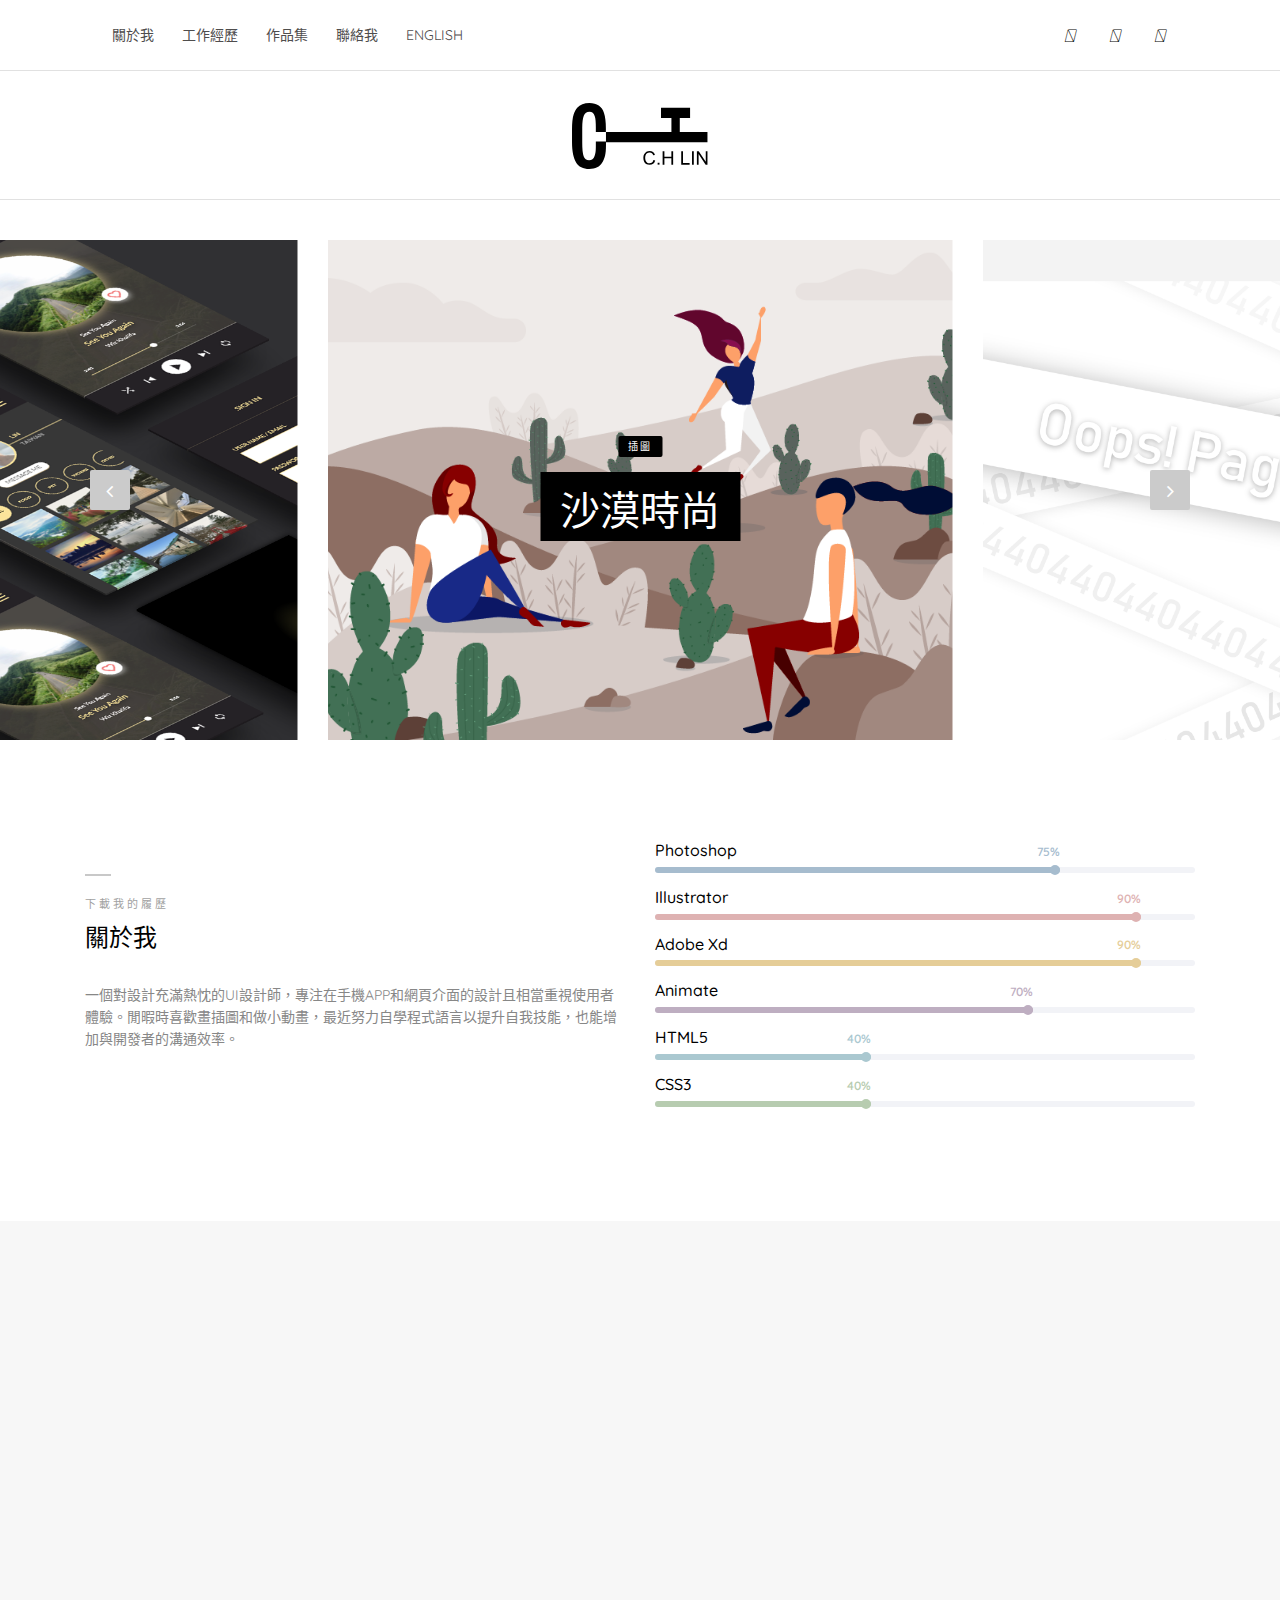
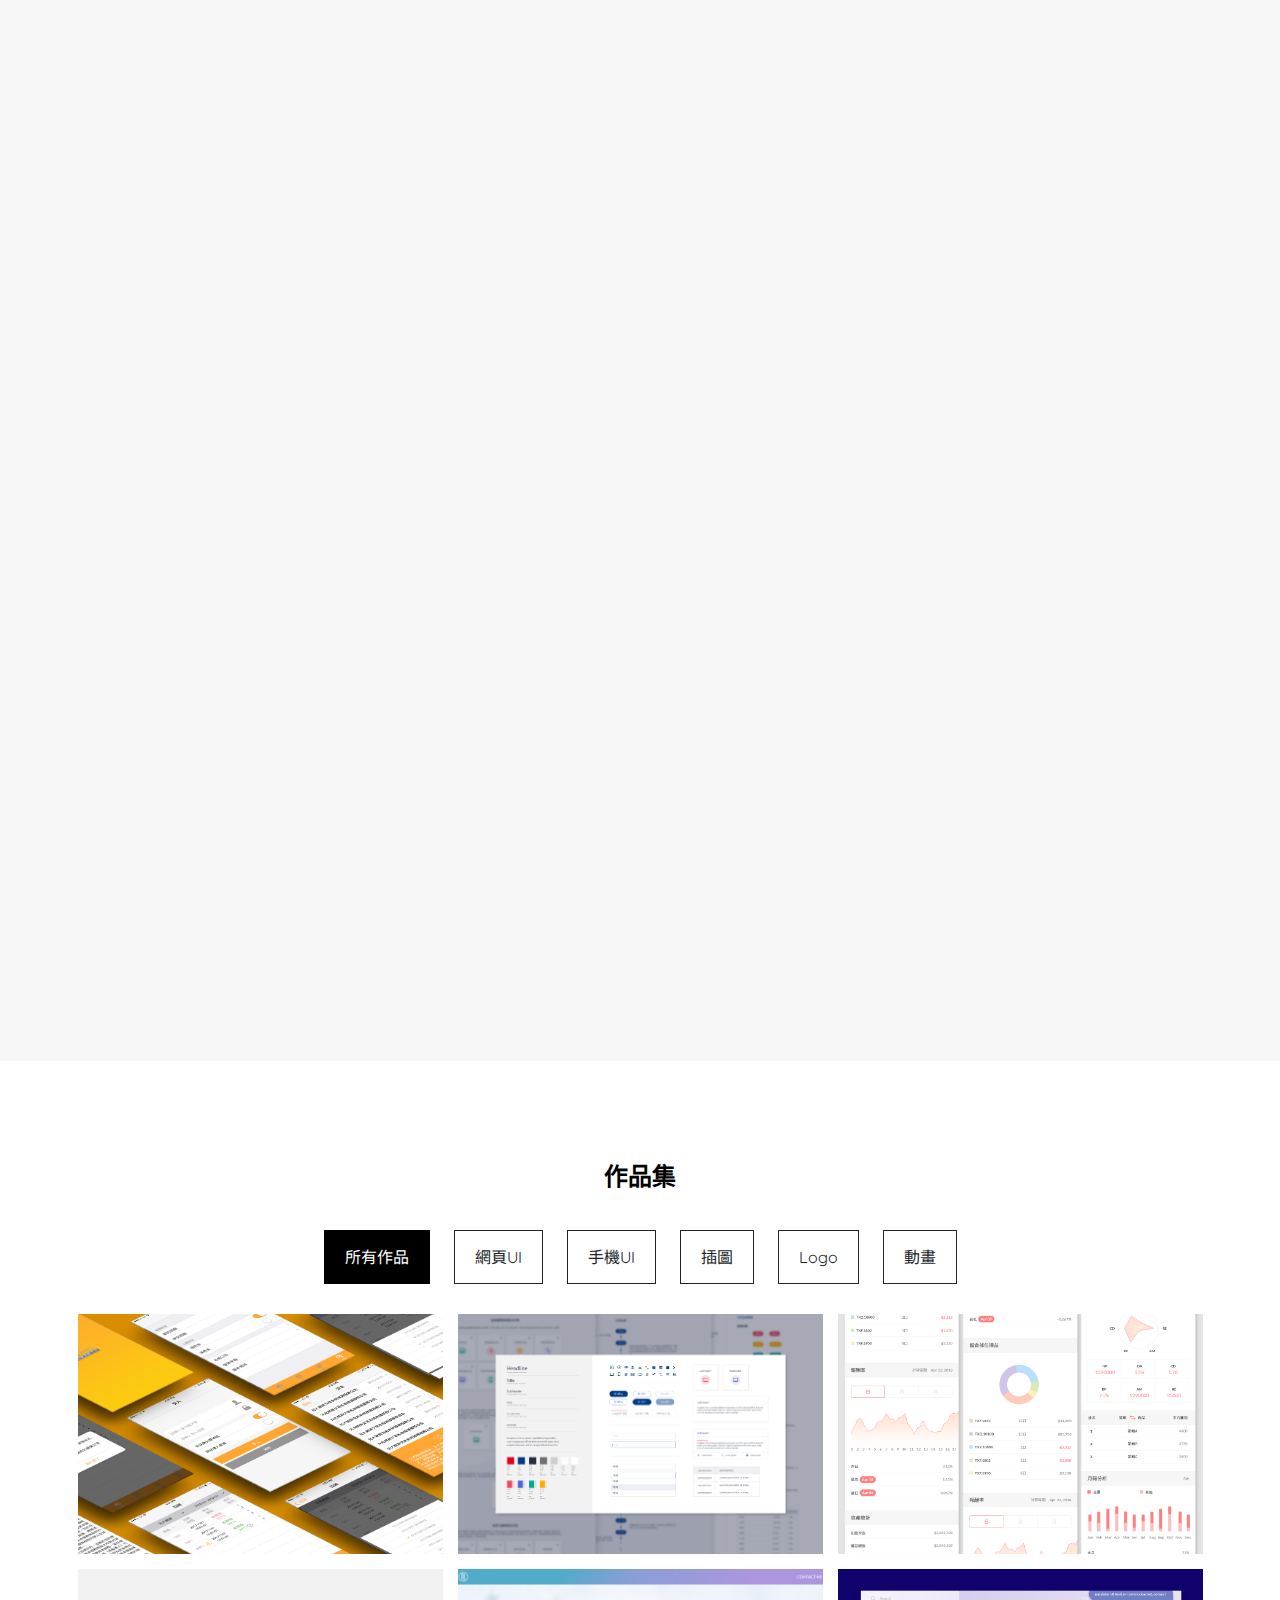
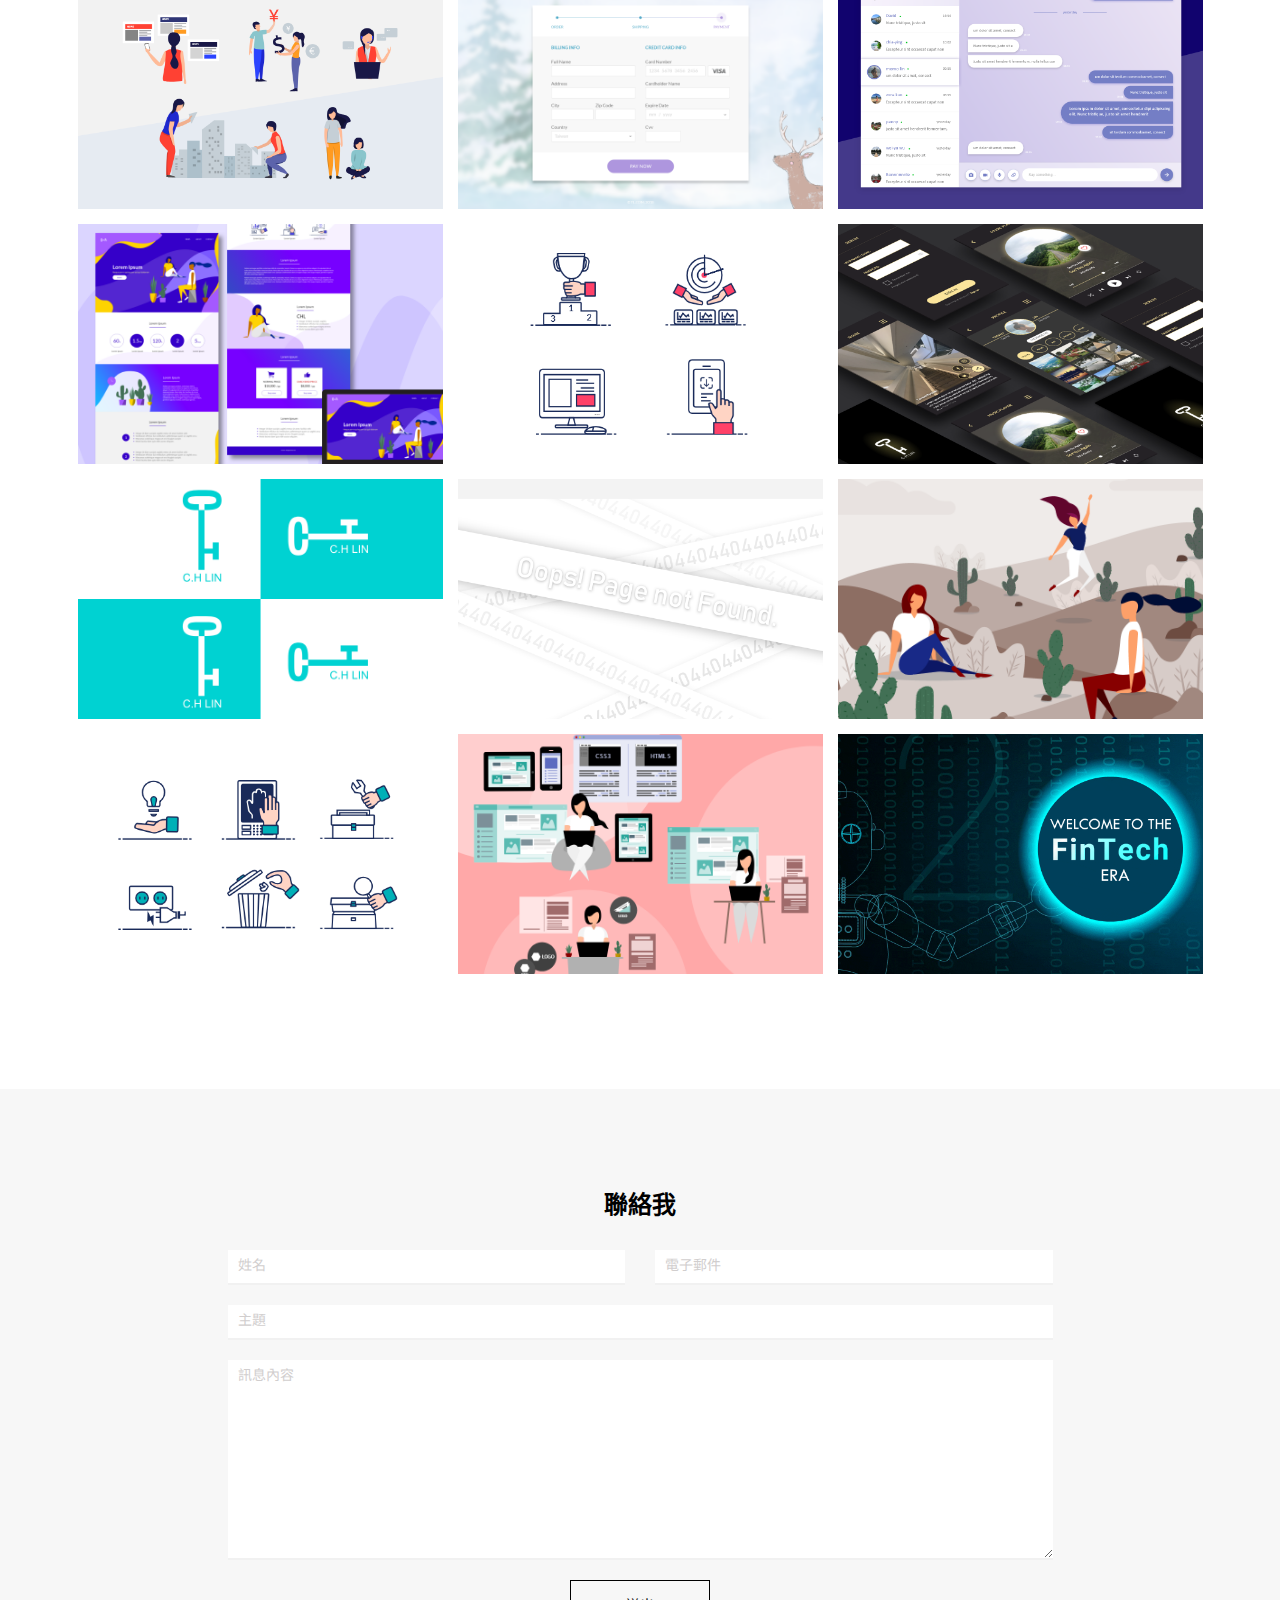
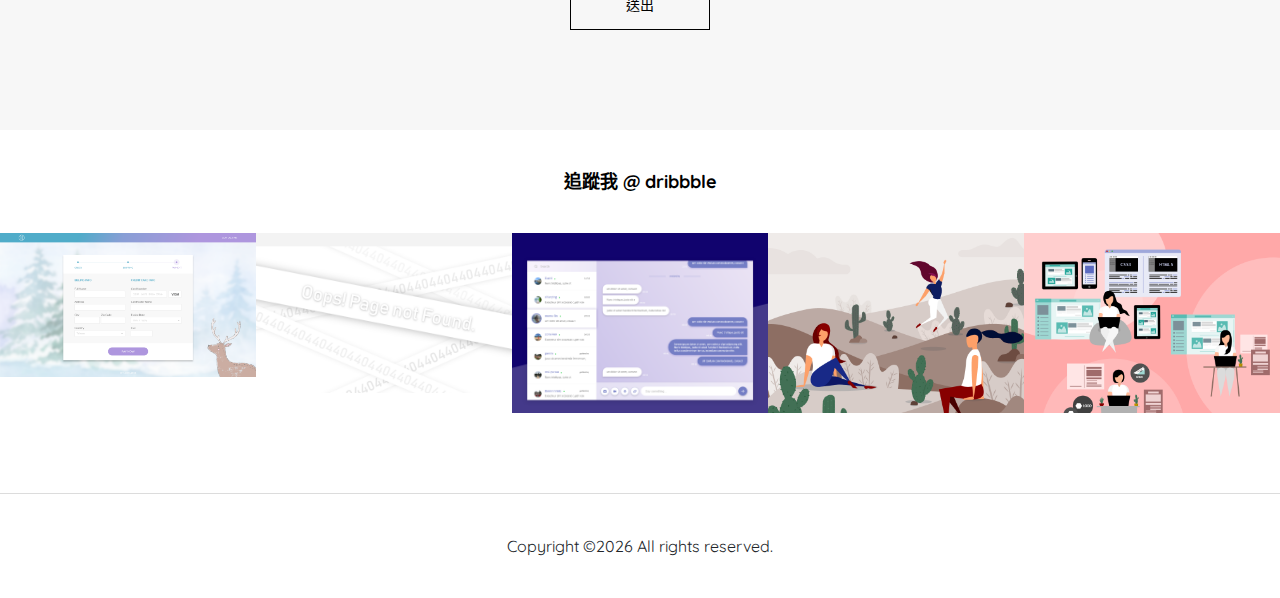
==== commit 1145291f: "addcnresume" ====
--- a/index_cn.html
+++ b/index_cn.html
@@ -307,9 +307,8 @@
                                     <div class="line"></div>
                                     <p>2015-2017</p>
                                     <h4>視覺 / UI 設計師</h4>
-                                    <h6>Medical Game on Ipad</h6>
-                                        <p>- 認識藥品Ipad遊戲<br>
-                                            - 深入瞭解客戶的需求及必須達成的任務<br>
+                                    <h6>認識藥品Ipad遊戲</h6>
+                                        <p>- 深入瞭解客戶的需求及必須達成的任務<br>
                                             - 提出概念、產品策略及效益給客戶<br>
                                             - 創作出客戶期望的插圖</p>
 
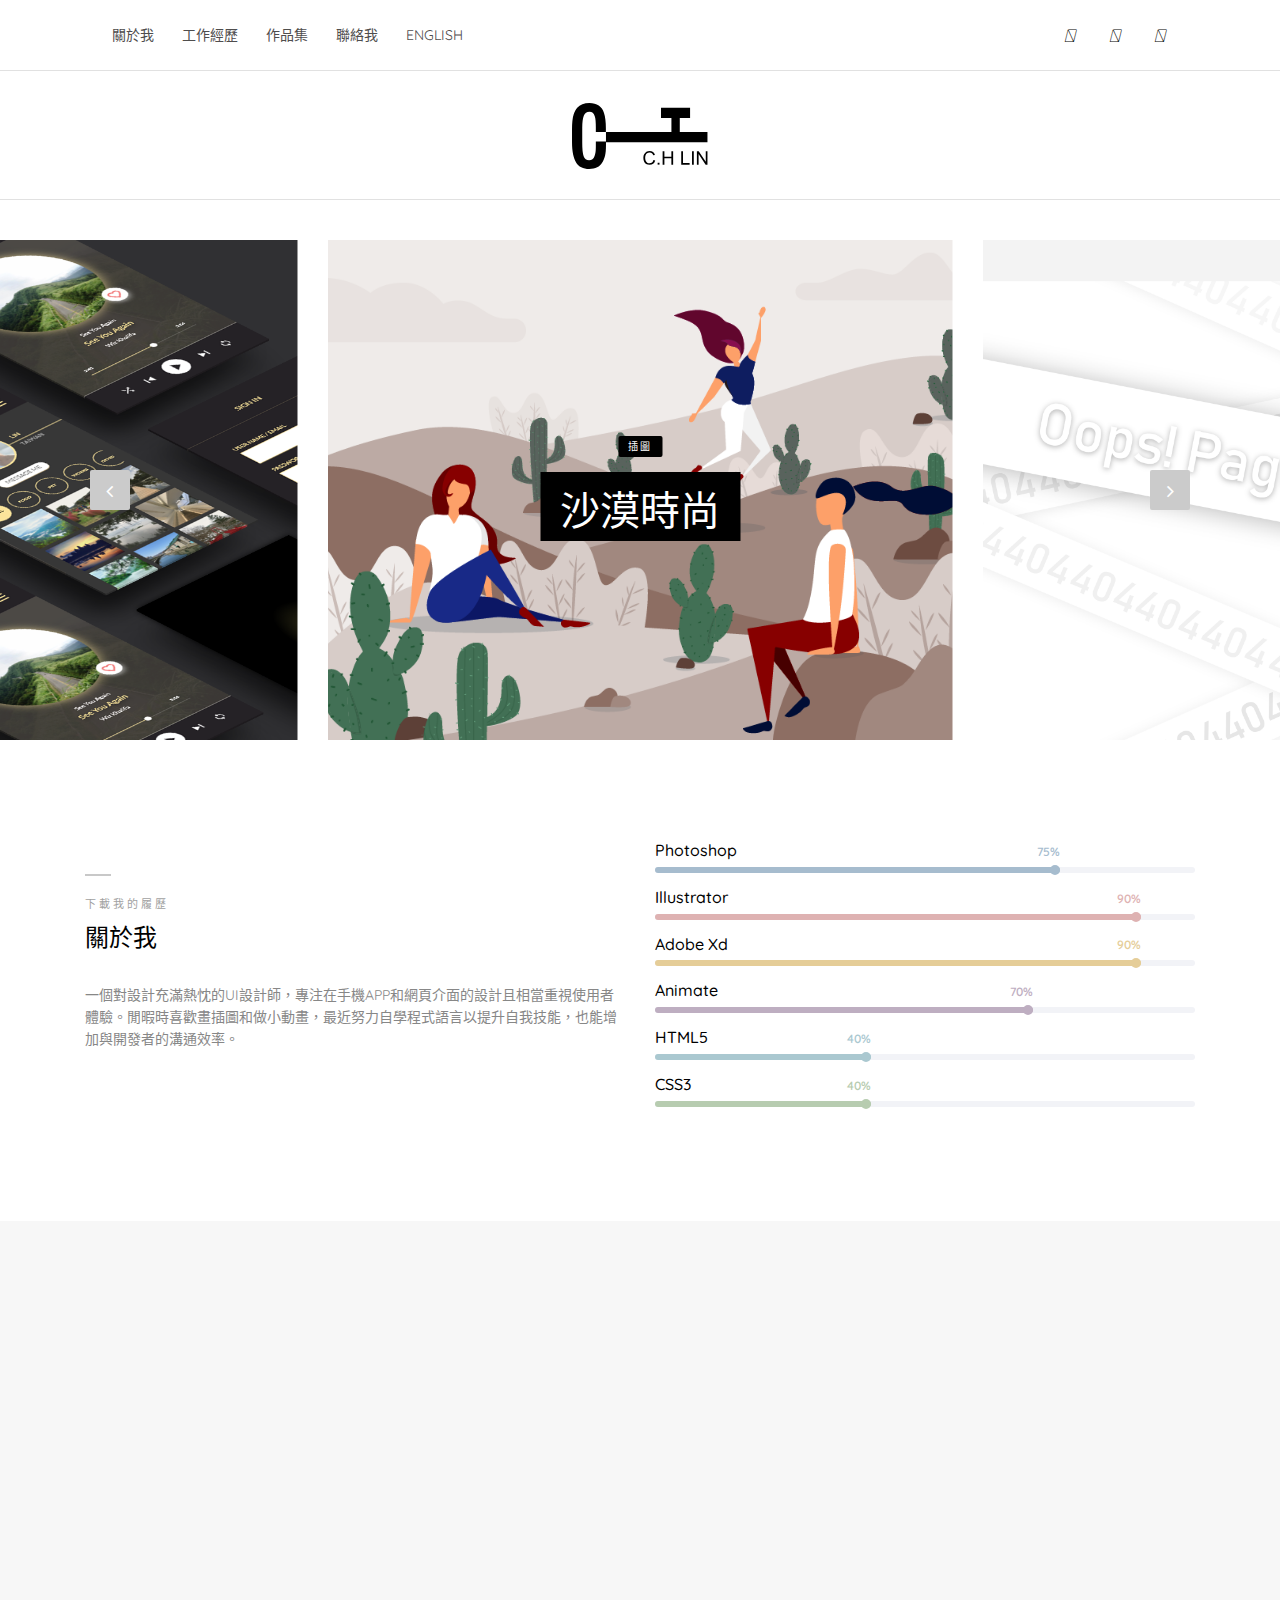
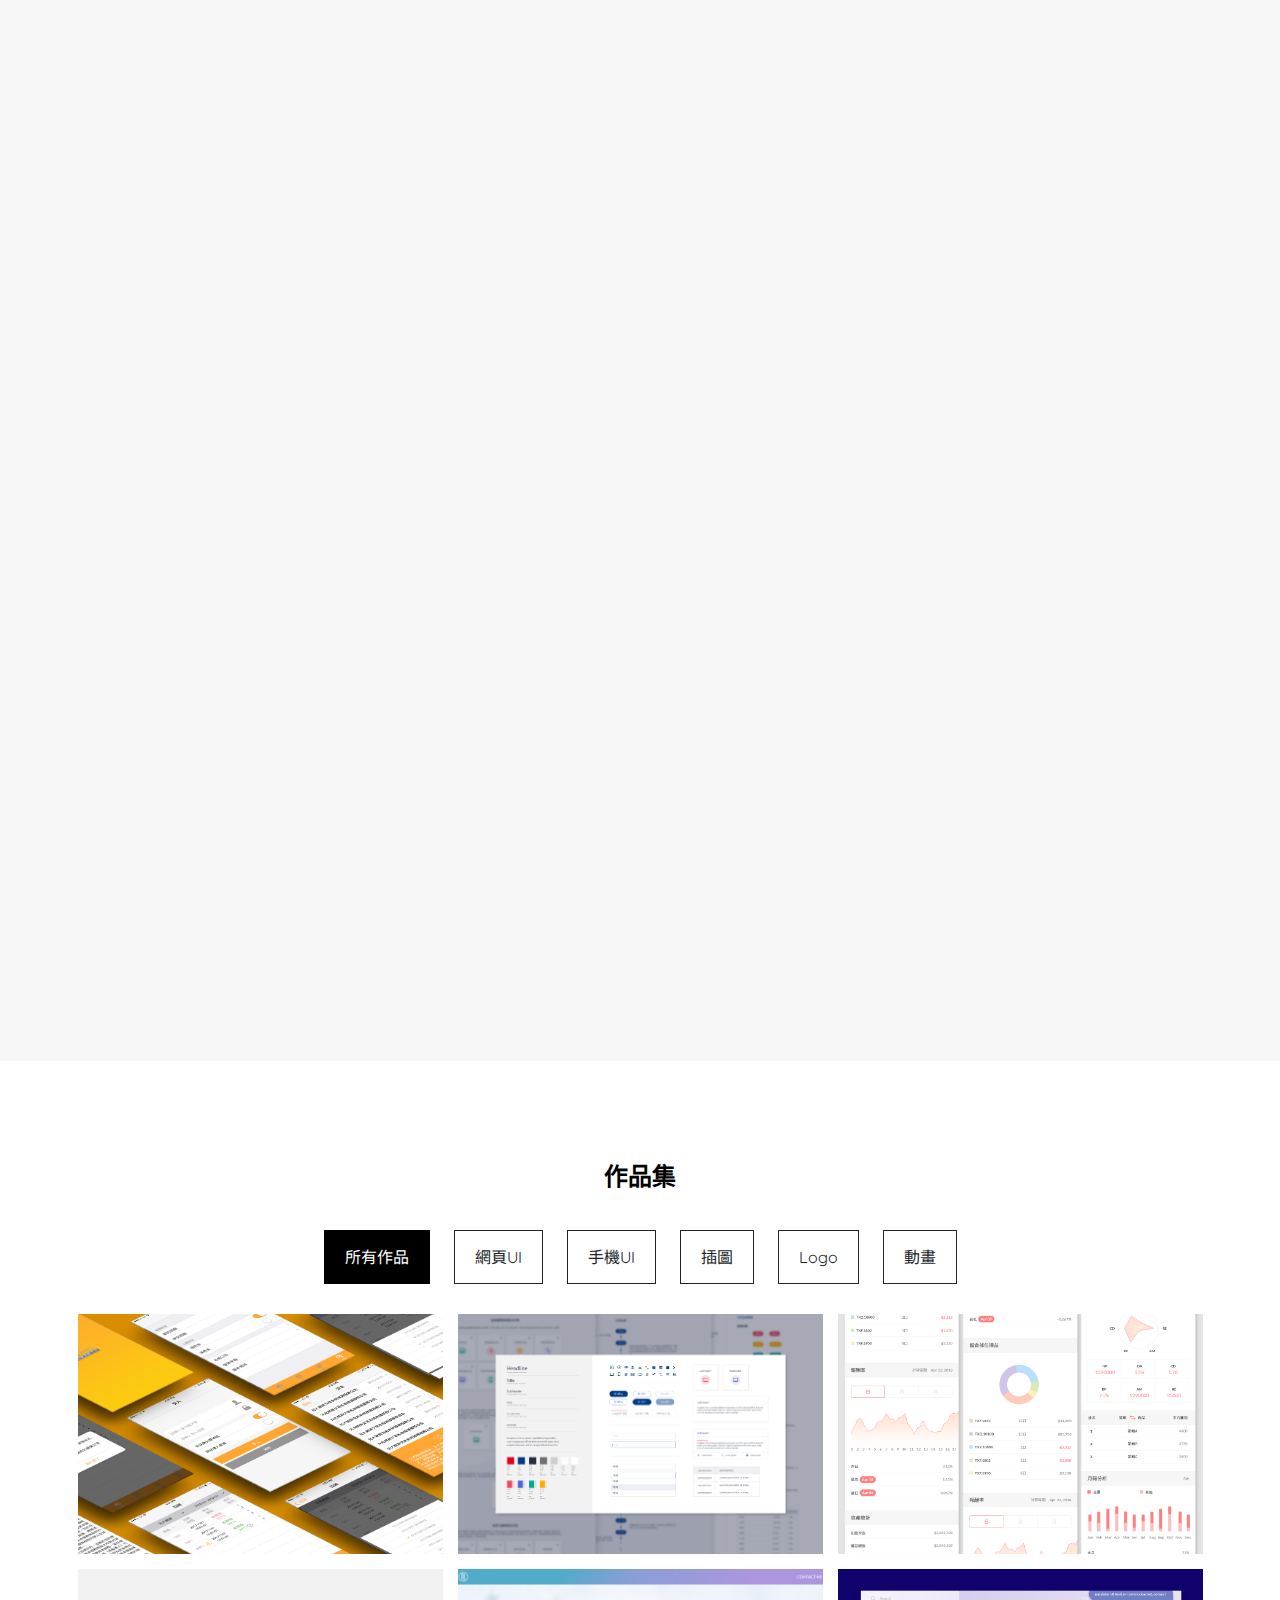
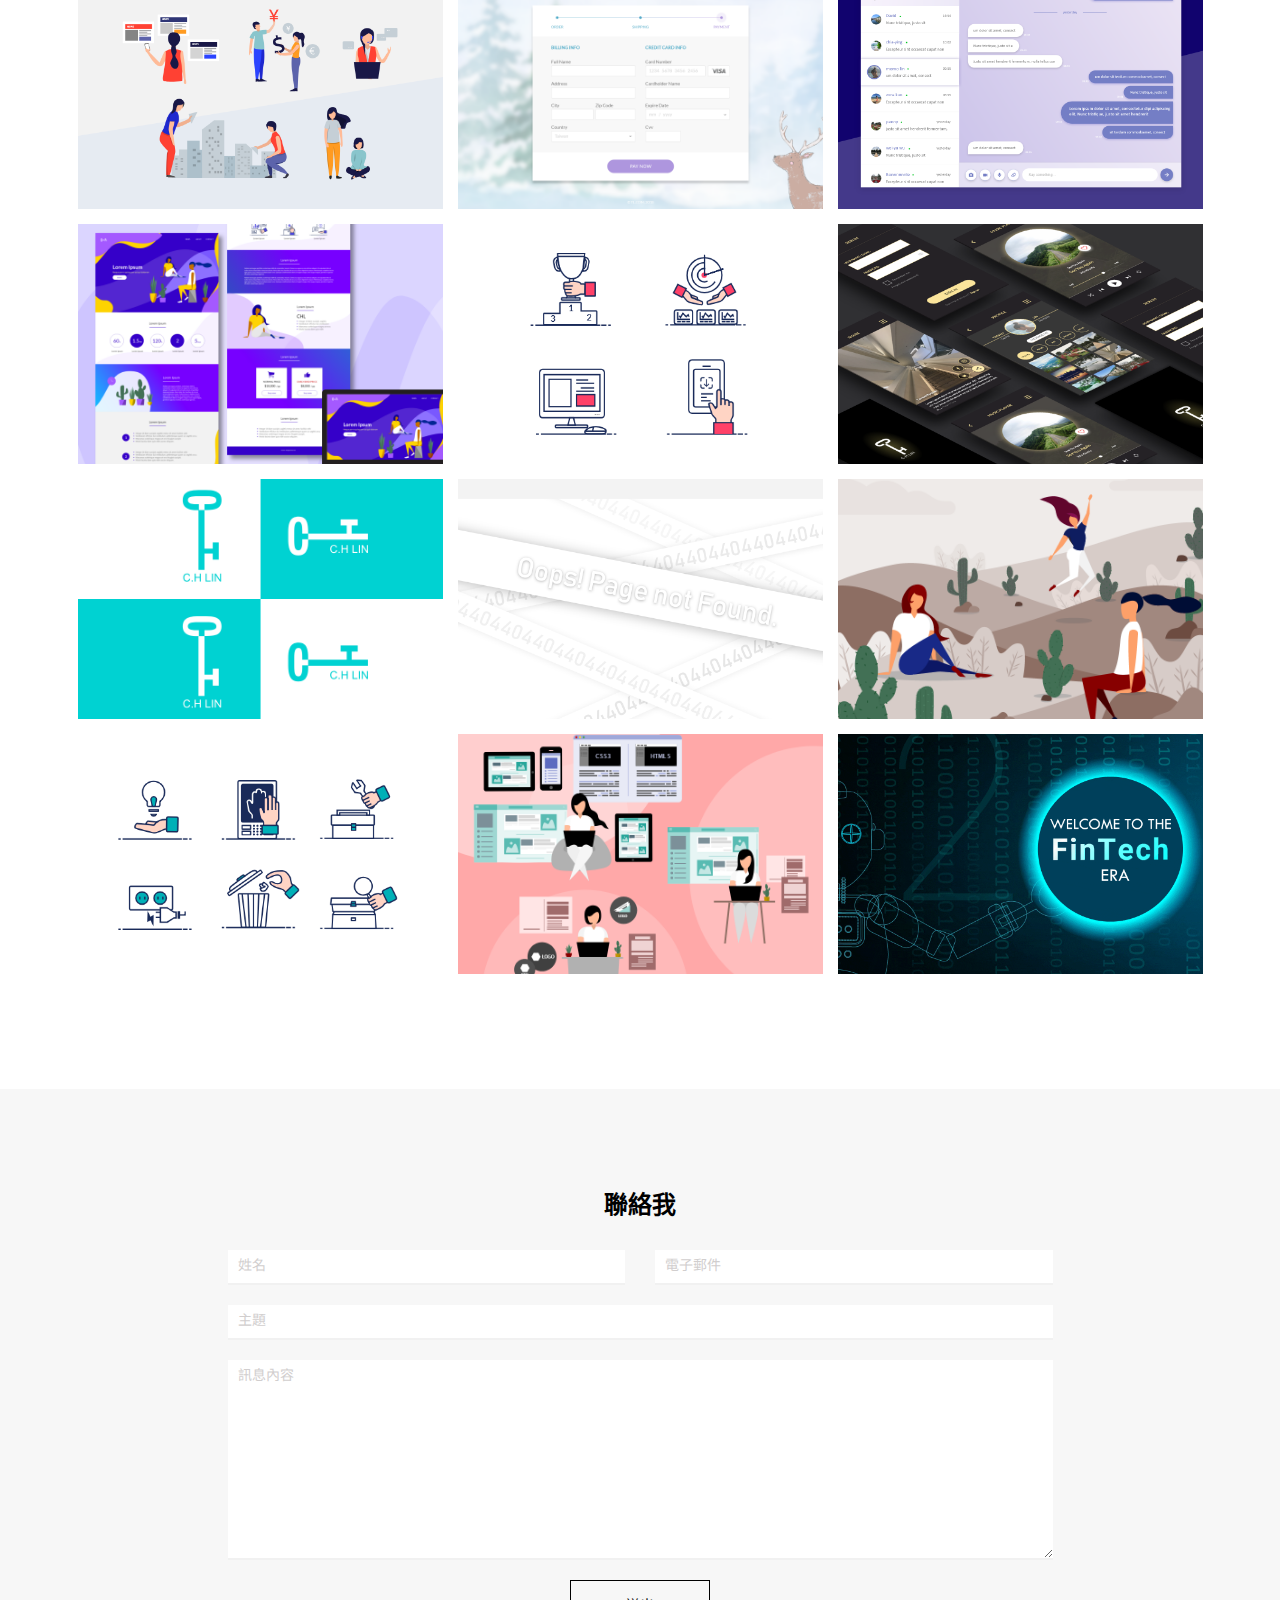
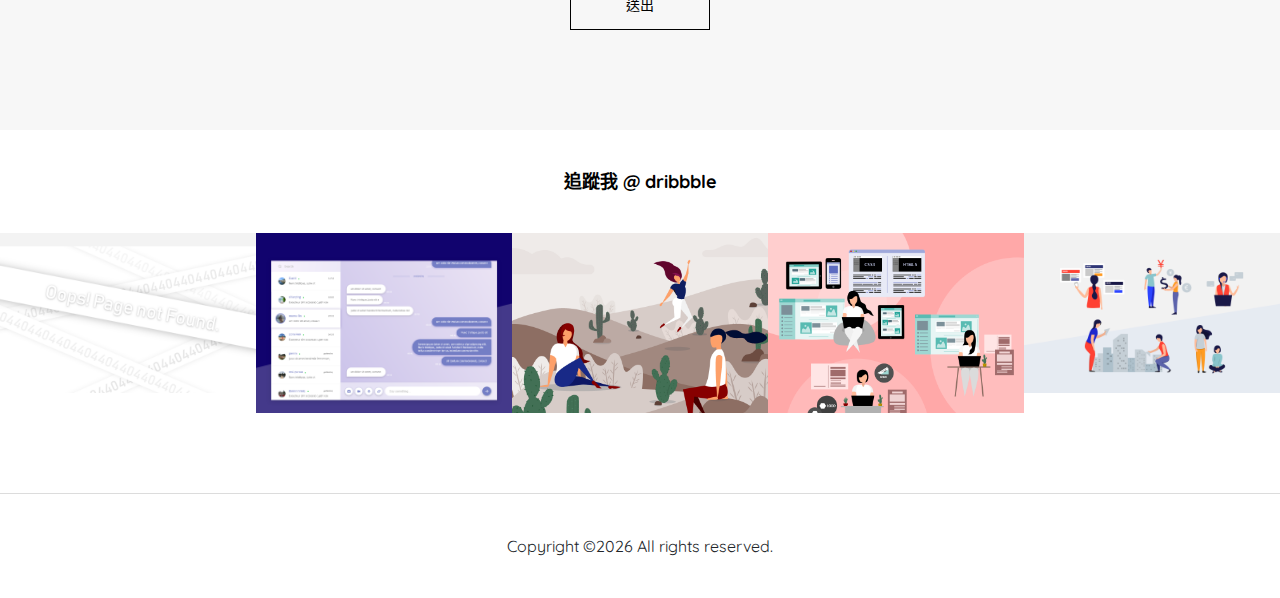
==== commit ab71ccd9: "GA" ====
--- a/index_cn.html
+++ b/index_cn.html
@@ -105,9 +105,9 @@
                         <div class="col-12">
                             <div class="slide-content text-center">
                                 <div class="post-tag">
-                                    <a href="#" data-animation="fadeInUp">插圖</a>
-                                </div>
-                                <h2 data-animation="fadeInUp" data-delay="250ms"><a href="#">沙漠時尚</a></h2>
+                                    <a data-animation="fadeInUp">插圖</a>
+                                </div>
+                                <h2 data-animation="fadeInUp" data-delay="250ms"><a data-lightbox='lightbox' href="img/blog-img/desert.png">沙漠時尚</a></h2>
                             </div>
                         </div>
                     </div>
@@ -121,9 +121,9 @@
                         <div class="col-12">
                             <div class="slide-content text-center">
                                 <div class="post-tag">
-                                    <a href="#" data-animation="fadeInUp">UI設計</a>
-                                </div>
-                                <h2 data-animation="fadeInUp" data-delay="250ms"><a href="#">噢不!找不到頁面!</a></h2>
+                                    <a data-animation="fadeInUp">UI設計</a>
+                                </div>
+                                <h2 data-animation="fadeInUp" data-delay="250ms"><a data-lightbox='lightbox' href="img/blog-img/008_404page.png">噢不!找不到頁面!</a></h2>
                             </div>
                         </div>
                     </div>
@@ -136,9 +136,9 @@
                         <div class="col-12">
                             <div class="slide-content text-center">
                                 <div class="post-tag">
-                                    <a href="#" data-animation="fadeInUp">UI設計</a>
-                                </div>
-                                <h2 data-animation="fadeInUp" data-delay="250ms"><a href="#">訊息我吧!</a></h2>
+                                    <a data-animation="fadeInUp">UI設計</a>
+                                </div>
+                                <h2 data-animation="fadeInUp" data-delay="250ms"><a data-lightbox='lightbox' href="img/blog-img/012_Direct%20Messaging.png">訊息我吧!</a></h2>
                             </div>
                         </div>
                     </div>
@@ -151,9 +151,9 @@
                         <div class="col-12">
                             <div class="slide-content text-center">
                                 <div class="post-tag">
-                                    <a href="#" data-animation="fadeInUp">APP設計</a>
-                                </div>
-                                <h2 data-animation="fadeInUp" data-delay="250ms"><a href="#">UI挑戰</a></h2>
+                                    <a data-animation="fadeInUp">APP設計</a>
+                                </div>
+                                <h2 data-animation="fadeInUp" data-delay="250ms"><a data-lightbox='lightbox' href="img/blog-img/Perspective%20App%20Screens%20Mock-Up_filled.png">UI挑戰</a></h2>
                             </div>
                         </div>
                     </div>
@@ -173,7 +173,7 @@
                         <!-- Blog Content -->
                         <div class="single-blog-content">
                             <div class="line"></div>
-                            <a href="resume.pdf" download="resume" class="post-tag">下載我的履歷</a>
+                            <a href="resume_CN.pdf" download="resume" class="post-tag">下載我的履歷</a>
                             <h4>關於我</h4>
                             <p>一個對設計充滿熱忱的UI設計師，專注在手機APP和網頁介面的設計且相當重視使用者體驗。閒暇時喜歡畫插圖和做小動畫，最近努力自學程式語言以提升自我技能，也能增加與開發者的溝通效率。</p>
                         </div>
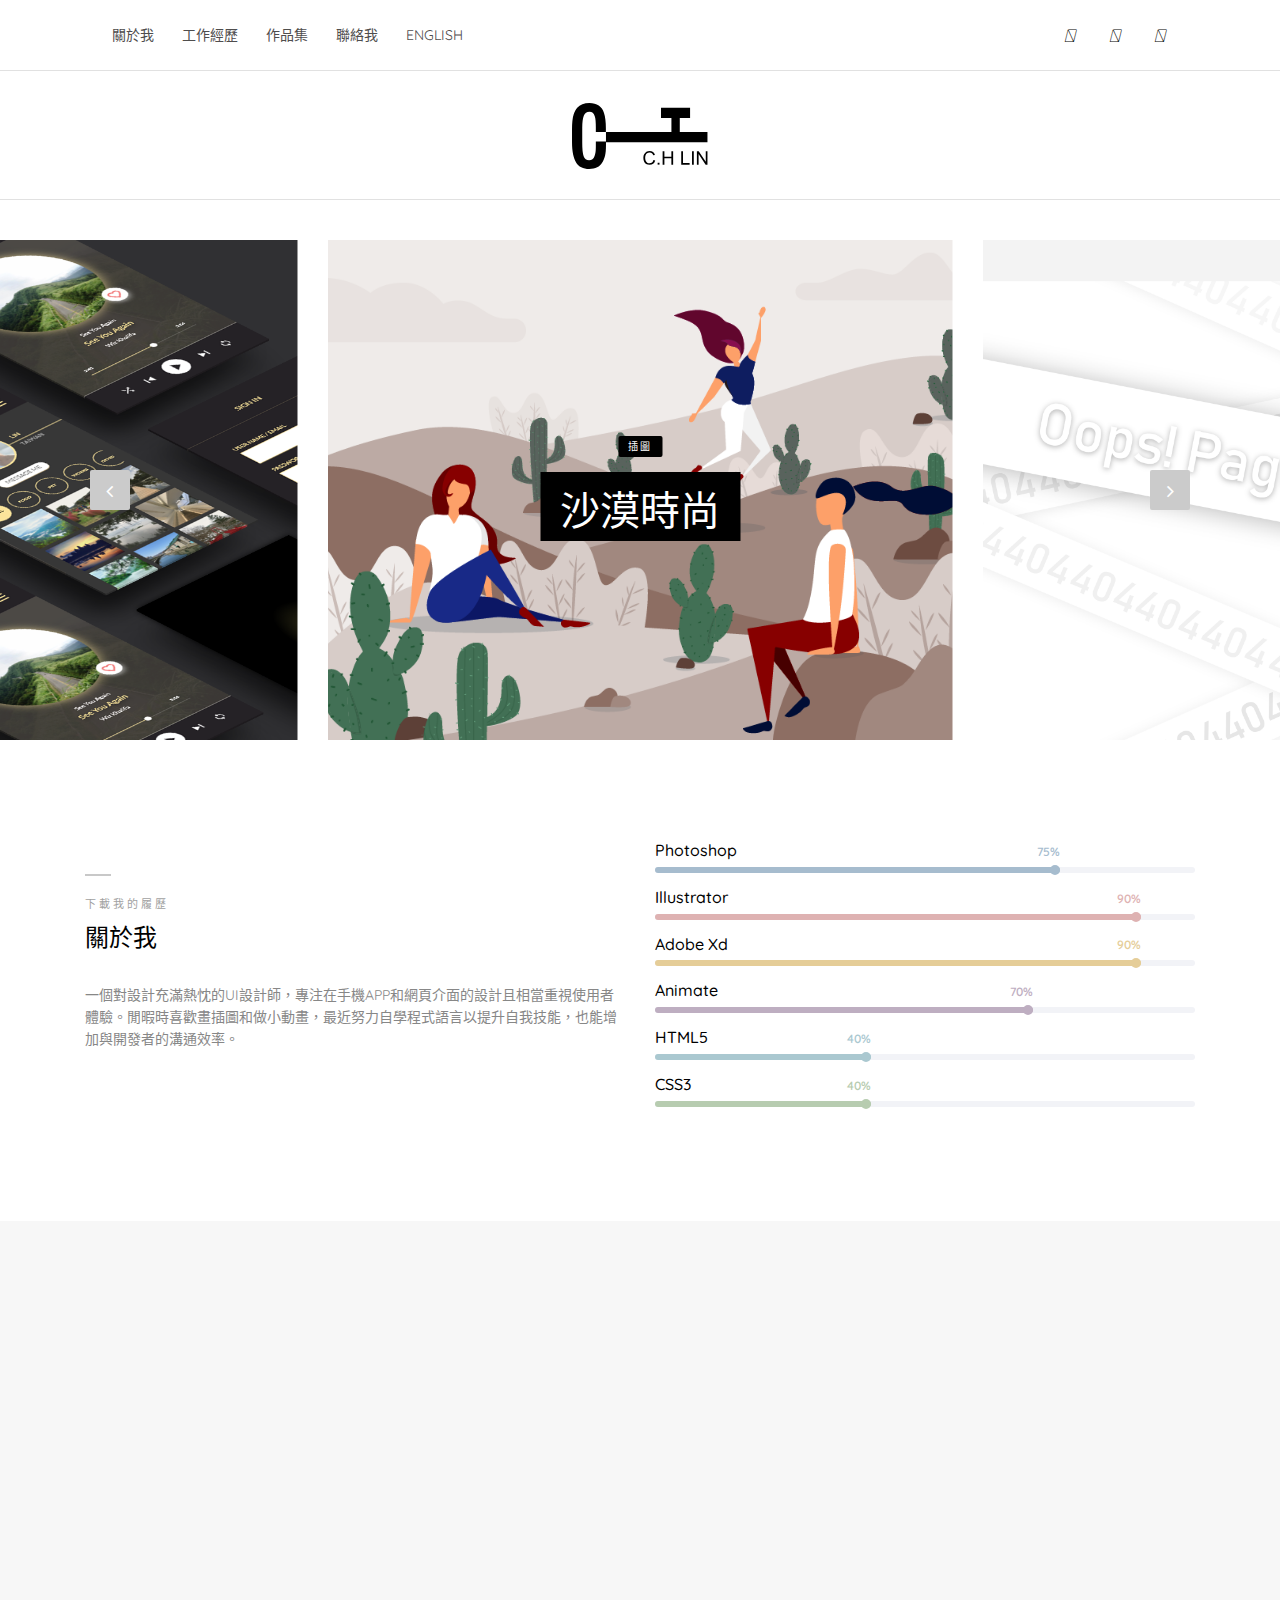
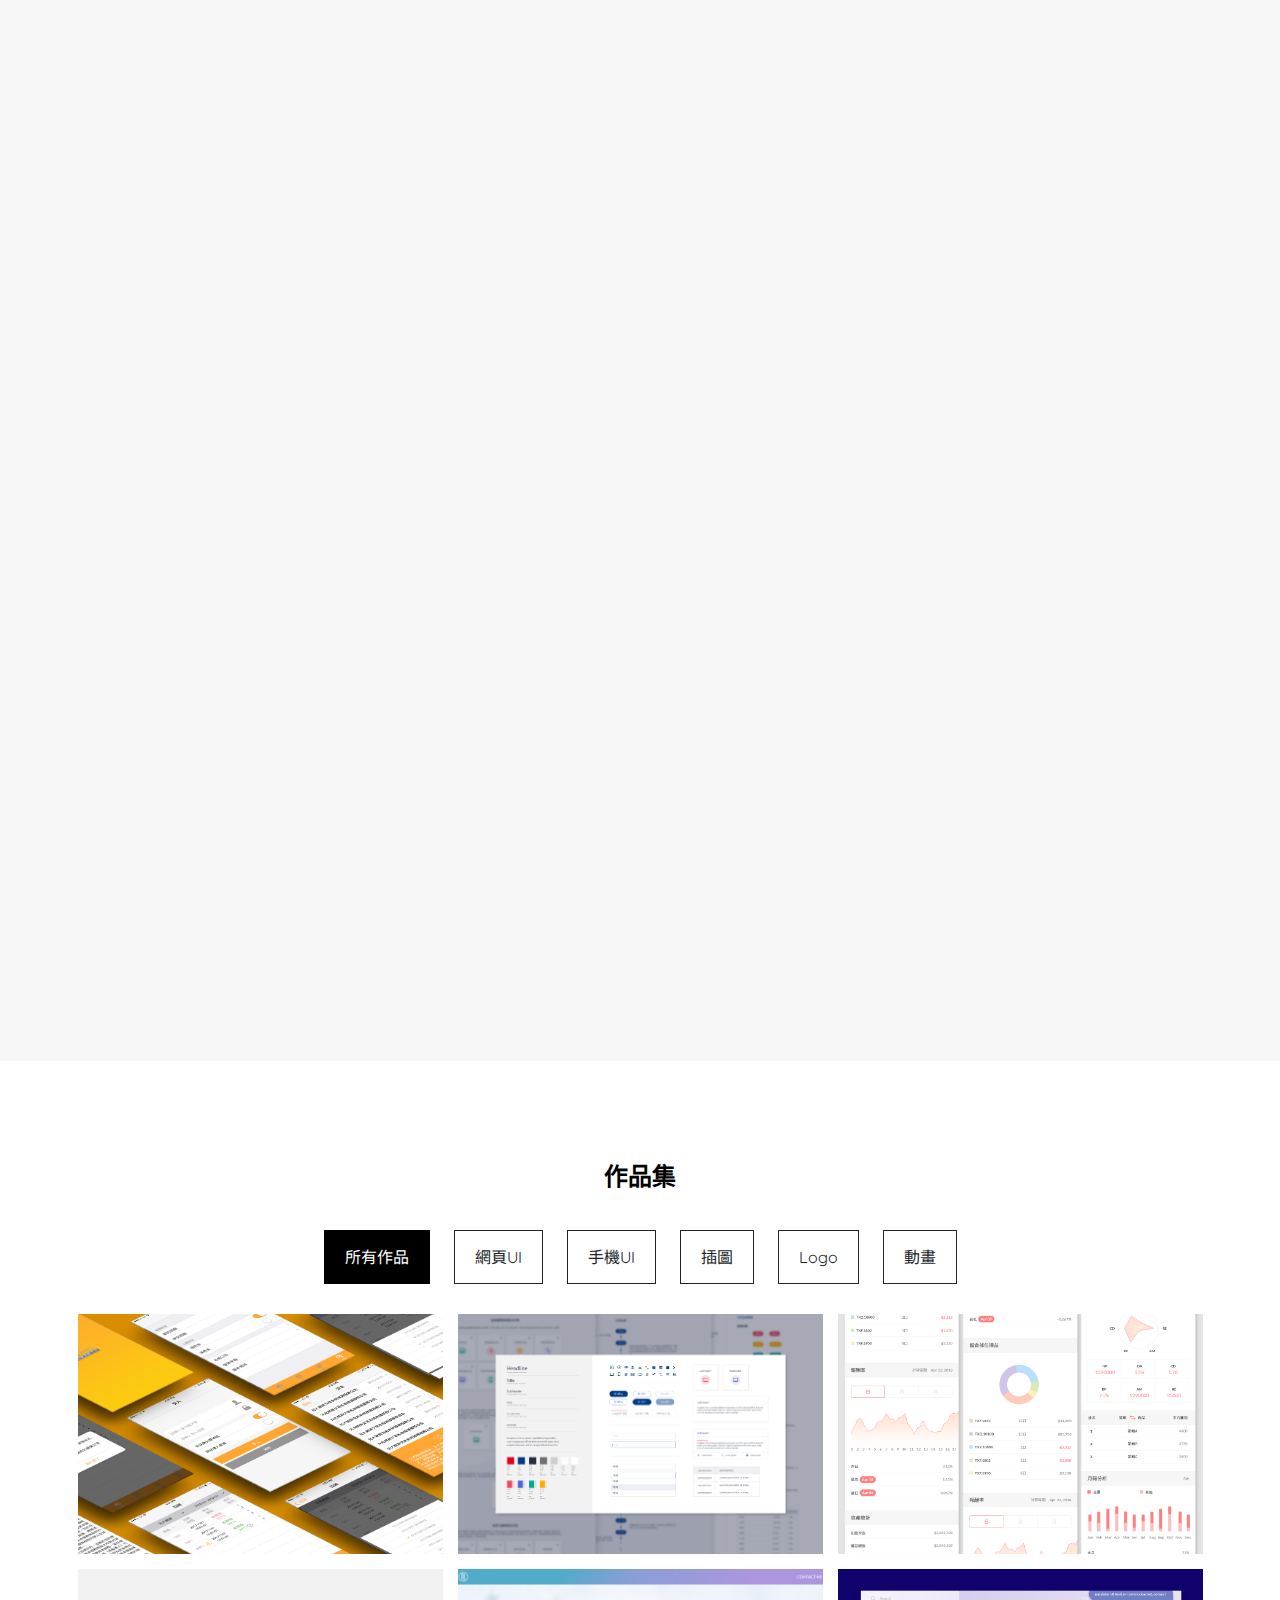
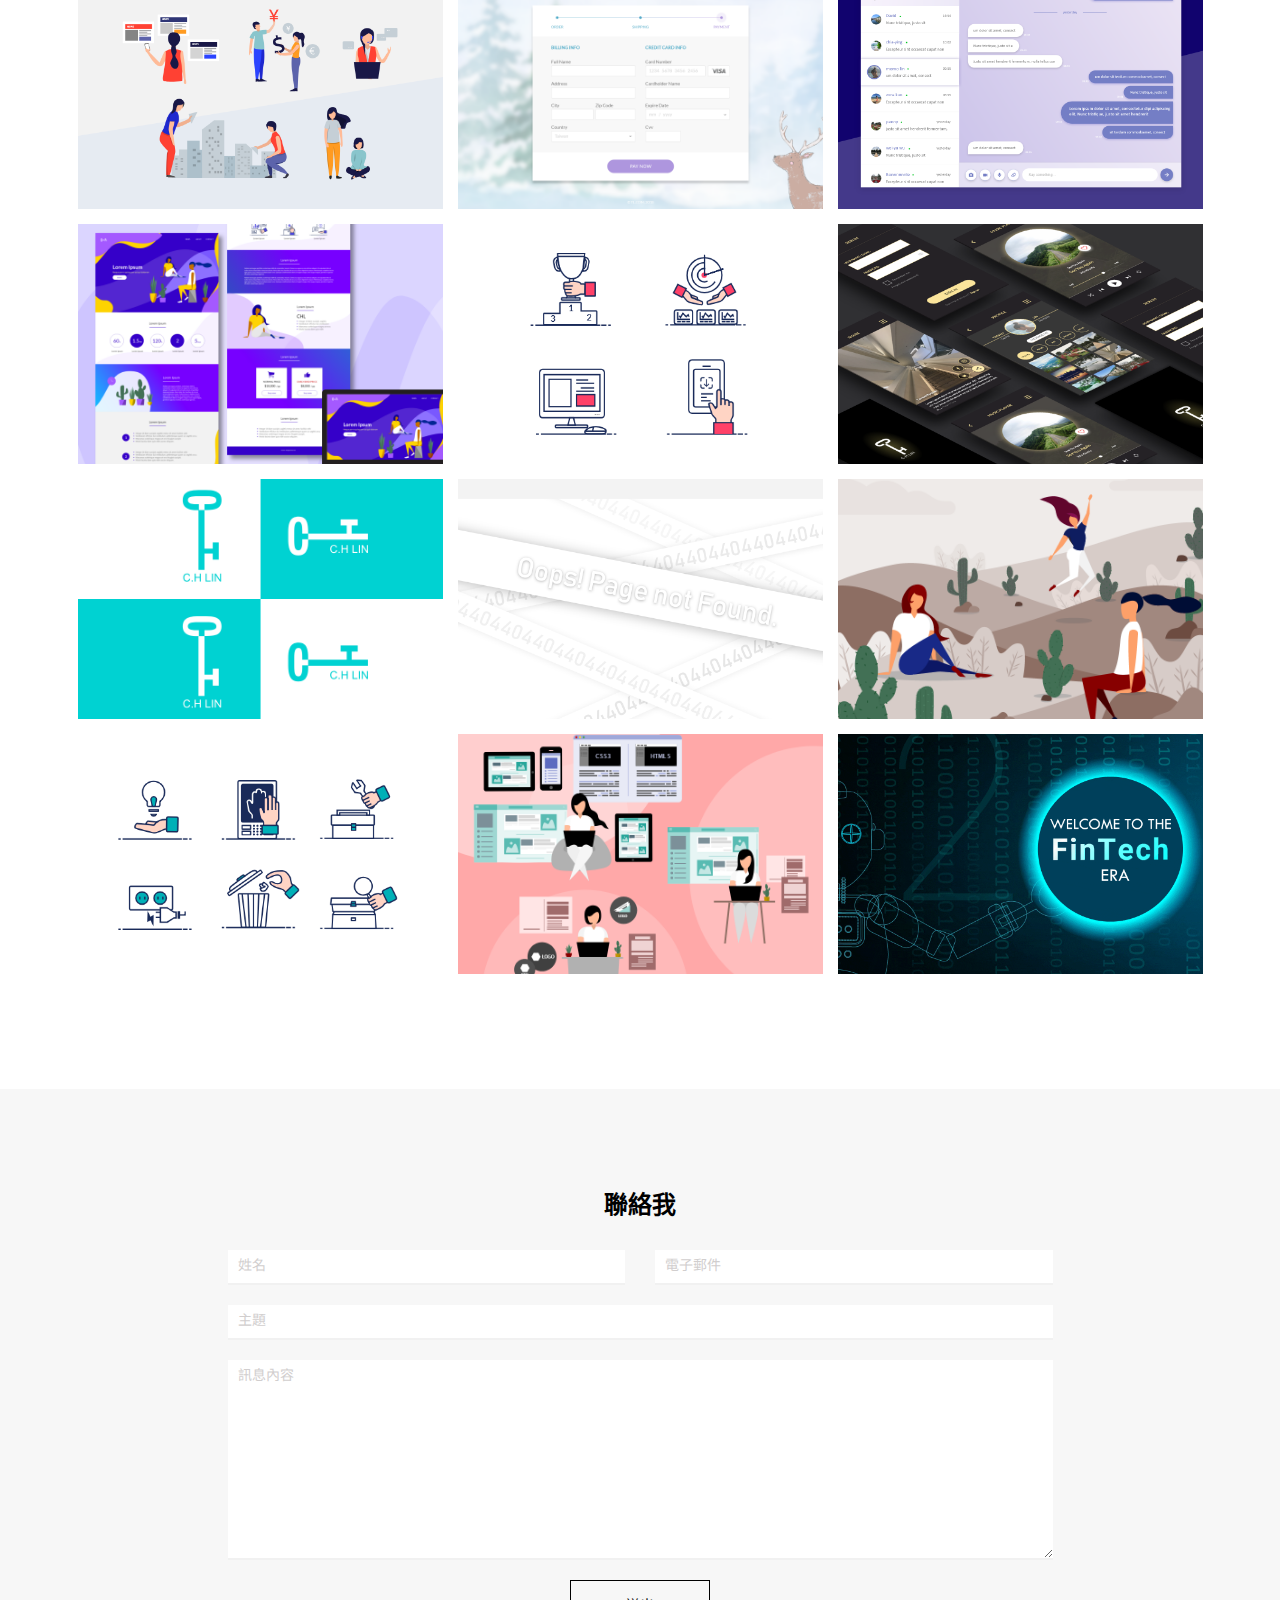
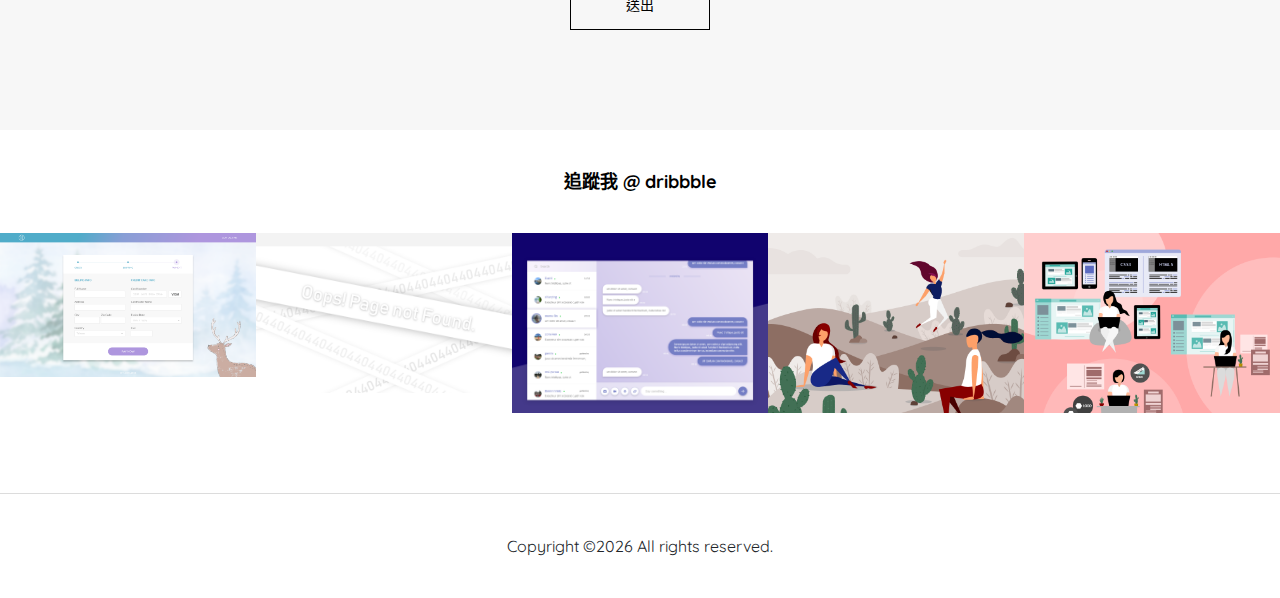
==== commit 012e53a1: "futureapp" ====
--- a/index_cn.html
+++ b/index_cn.html
@@ -271,7 +271,7 @@
                                         - 跨部門溝通並搜集及統整資訊<br>
                                         - 重新整理公司內部資訊並有效規劃各事業群於網站中之職責及形象露出</p>
 
-                                    <h6>證券及股票APP</h6>
+                                    <h6>期貨APP</h6>
                                     <p>- 深入了解使用者的需求並參與整體功能及技術討論<br>
                                         - 定義風格並創造鮮明且令使用者體驗愉快的介面設計<br>
                                         - 用wireframes及prototype有效率地與團隊溝通<br>
